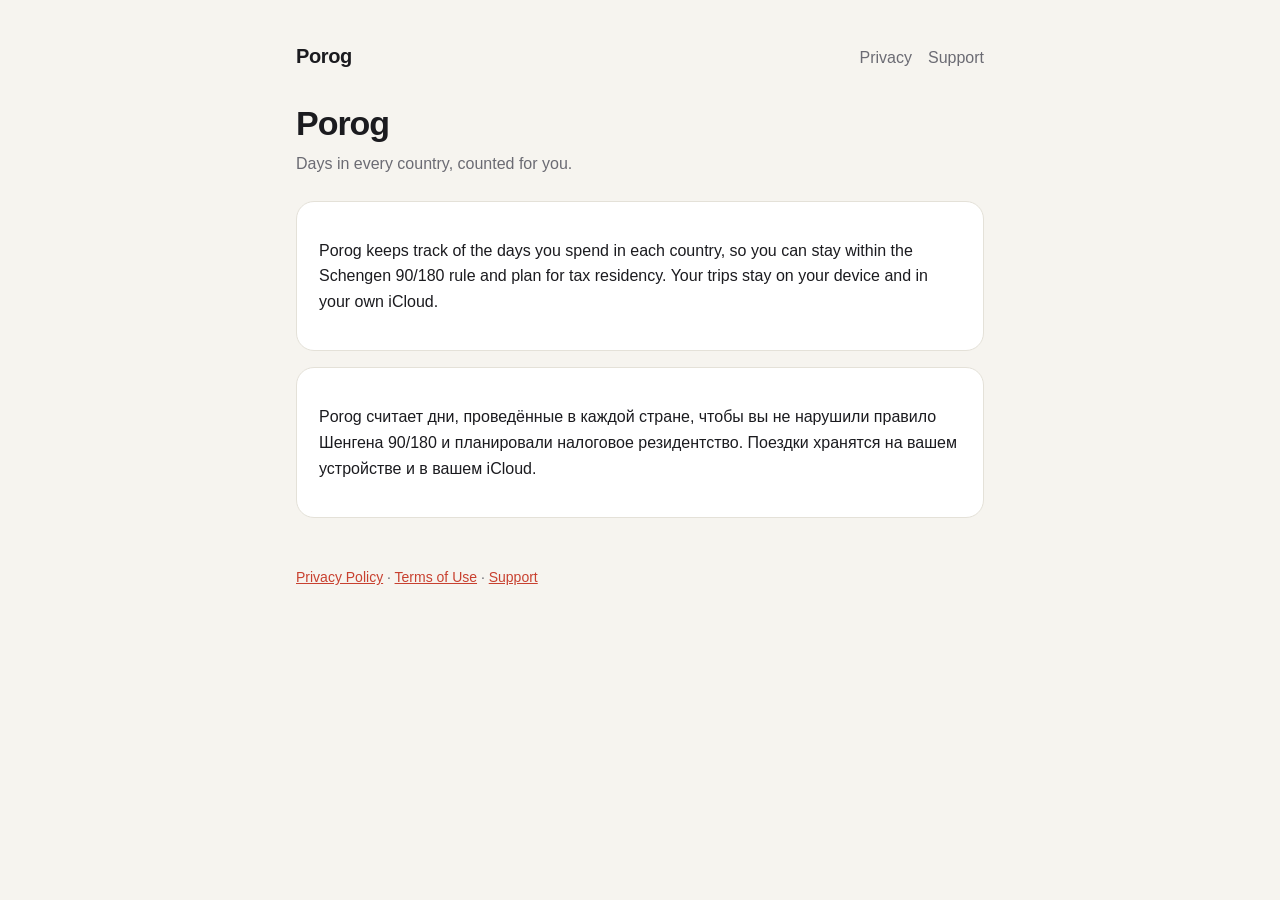
==== index.html @ 838e7b6a "Add Privacy" ====
<!doctype html>
<html lang="en">
<head>
  <meta charset="utf-8">
  <meta name="viewport" content="width=device-width, initial-scale=1">
  <title>Porog</title>
  <meta name="description" content="Porog counts the days you spend in each country: Schengen 90/180, tax residency and more.">
  <link rel="stylesheet" href="style.css">
</head>
<body>
<main>
  <header>
    <a class="brand" href="./">Porog</a>
    <nav><a href="privacy.html">Privacy</a><a href="support.html">Support</a></nav>
  </header>
  <h1>Porog</h1>
  <p class="meta">Days in every country, counted for you.</p>
  <div class="card">
    <p>Porog keeps track of the days you spend in each country, so you can stay within the Schengen 90/180 rule and plan for tax residency. Your trips stay on your device and in your own iCloud.</p>
  </div>
  <div class="card" lang="ru">
    <p>Porog считает дни, проведённые в каждой стране, чтобы вы не нарушили правило Шенгена 90/180 и планировали налоговое резидентство. Поездки хранятся на вашем устройстве и в вашем iCloud.</p>
  </div>
  <footer>
    <a href="privacy.html">Privacy Policy</a> ·
    <a href="https://www.apple.com/legal/internet-services/itunes/dev/stdeula/">Terms of Use</a> ·
    <a href="support.html">Support</a>
  </footer>
</main>
</body>
</html>
---- style.css ----
:root {
  --bg: #f6f4ef;
  --card: #ffffff;
  --ink: #1b1b1f;
  --muted: #6b6b73;
  --line: #e4e1d8;
  --accent: #c8402f;
}
@media (prefers-color-scheme: dark) {
  :root {
    --bg: #121215;
    --card: #1c1c21;
    --ink: #f1efea;
    --muted: #9d9ba3;
    --line: #2c2c33;
    --accent: #ff6b57;
  }
}
* { box-sizing: border-box; }
body {
  margin: 0;
  background: var(--bg);
  color: var(--ink);
  font: 16px/1.6 -apple-system, BlinkMacSystemFont, "Segoe UI", Roboto, sans-serif;
}
main { max-width: 720px; margin: 0 auto; padding: 40px 16px 64px; }
header { display: flex; justify-content: space-between; align-items: baseline; gap: 16px; flex-wrap: wrap; margin-bottom: 32px; }
.brand { font-weight: 700; font-size: 20px; letter-spacing: -0.02em; color: var(--ink); text-decoration: none; }
nav a { color: var(--muted); margin-left: 16px; text-decoration: none; }
nav a:hover, a { color: var(--accent); }
h1 { font-size: 34px; line-height: 1.15; letter-spacing: -0.03em; margin: 0 0 8px; }
h2 { font-size: 21px; margin: 36px 0 8px; letter-spacing: -0.01em; }
h3 { font-size: 17px; margin: 24px 0 4px; }
.meta { color: var(--muted); margin: 0 0 24px; }
.card { background: var(--card); border: 1px solid var(--line); border-radius: 18px; padding: 20px 22px; margin: 16px 0; }
.lang { display: inline-flex; gap: 8px; margin-bottom: 8px; }
.lang a { border: 1px solid var(--line); border-radius: 999px; padding: 4px 12px; text-decoration: none; color: var(--ink); }
table { width: 100%; border-collapse: collapse; font-size: 15px; }
th, td { text-align: left; vertical-align: top; padding: 8px 10px 8px 0; border-bottom: 1px solid var(--line); }
th { color: var(--muted); font-weight: 600; }
.table-wrap { overflow-x: auto; }
hr { border: 0; border-top: 1px solid var(--line); margin: 56px 0; }
footer { color: var(--muted); font-size: 14px; margin-top: 48px; }
ul { padding-left: 20px; }
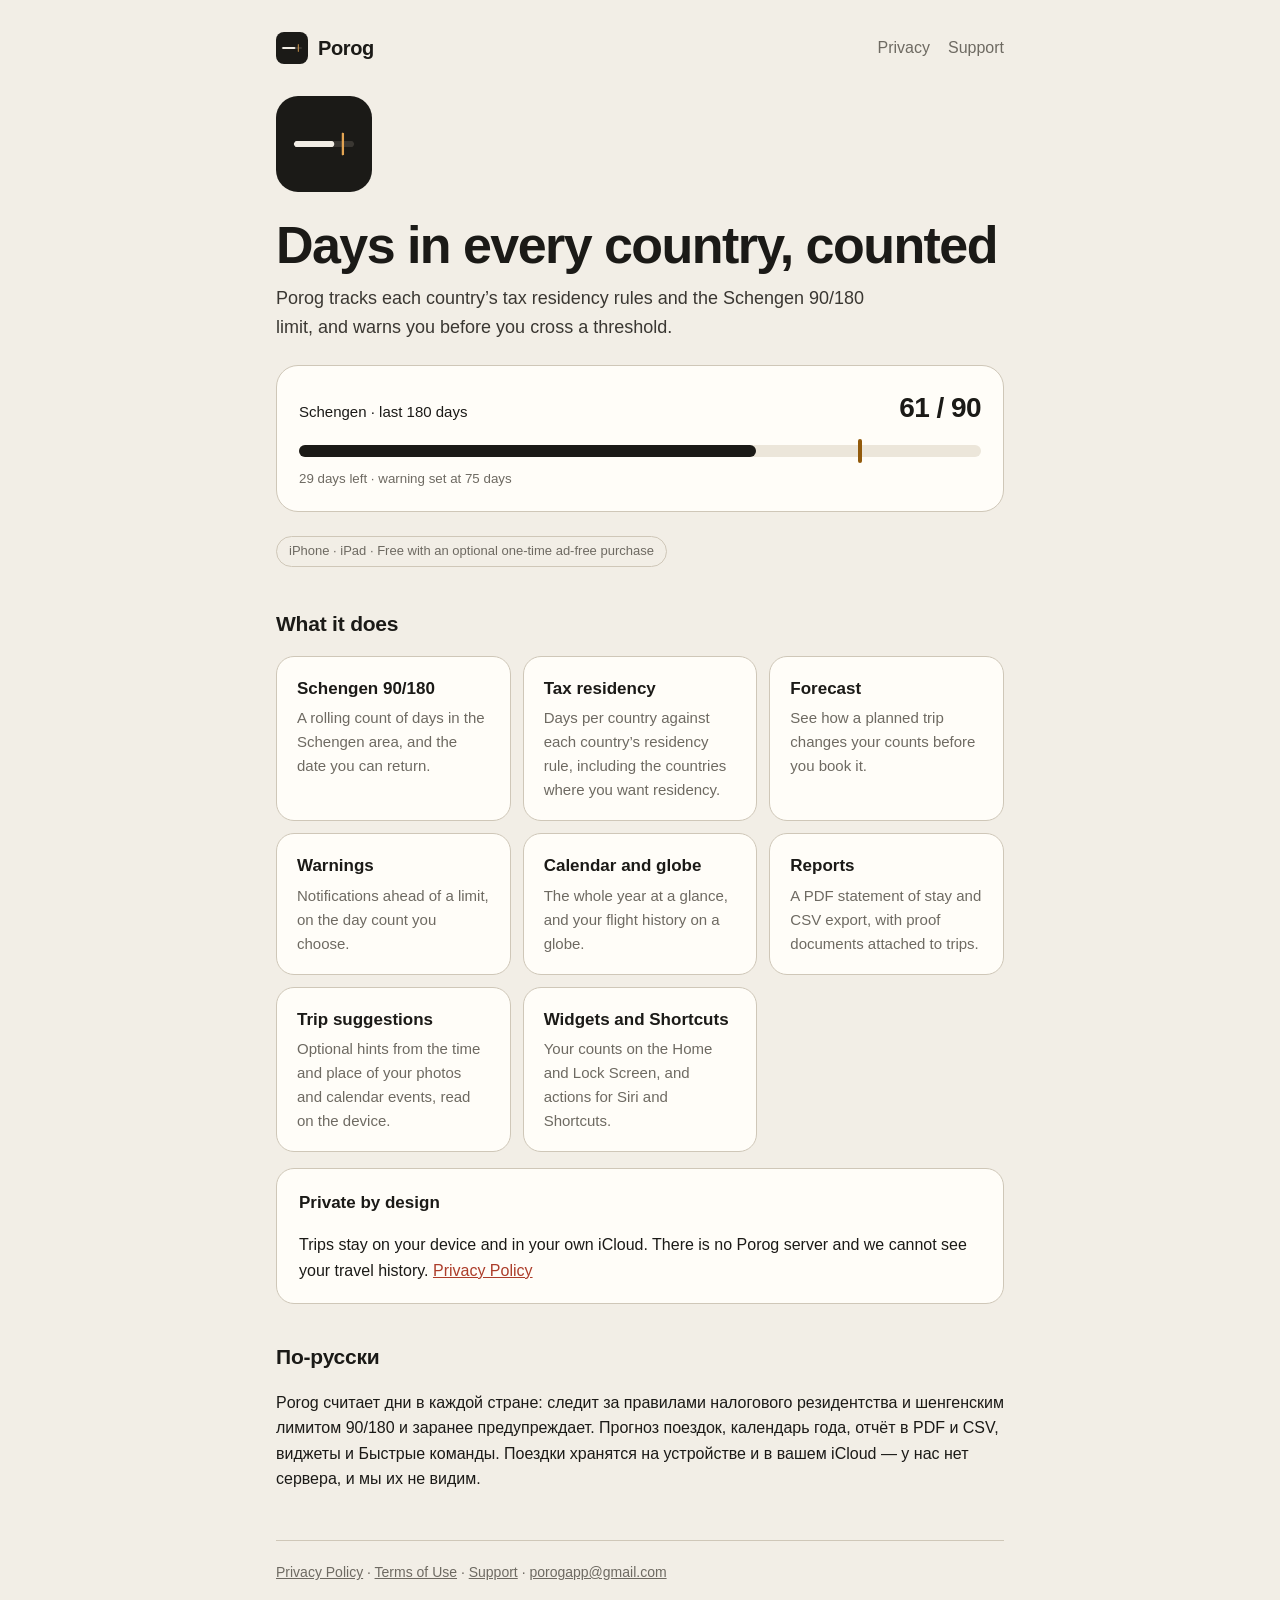
==== commit a00deefe: "Modern Pages" ====
--- a/index.html
+++ b/index.html
@@ -4,27 +4,72 @@
   <meta charset="utf-8">
   <meta name="viewport" content="width=device-width, initial-scale=1">
   <title>Porog</title>
-  <meta name="description" content="Porog counts the days you spend in each country: Schengen 90/180, tax residency and more.">
+  <meta name="description" content="Porog counts the days you spend in each country: Schengen 90/180, tax residency, forecasts and reports. Your trips stay on your device and in your iCloud.">
+  <link rel="canonical" href="https://porogapp.github.io/">
+  <link rel="icon" href="favicon.svg" type="image/svg+xml">
+  <link rel="icon" href="favicon-32.png" sizes="32x32" type="image/png">
+  <link rel="apple-touch-icon" href="apple-touch-icon.png">
+  <meta name="theme-color" content="#f2eee6" media="(prefers-color-scheme: light)">
+  <meta name="theme-color" content="#161512" media="(prefers-color-scheme: dark)">
+  <meta property="og:type" content="website">
+  <meta property="og:site_name" content="Porog">
+  <meta property="og:title" content="Porog — days in every country, counted">
+  <meta property="og:description" content="Schengen 90/180, tax residency, forecasts and reports. Your trips stay on your device and in your iCloud.">
+  <meta property="og:url" content="https://porogapp.github.io/">
+  <meta property="og:image" content="https://porogapp.github.io/og-image.png">
+  <meta property="og:image:width" content="1200">
+  <meta property="og:image:height" content="630">
+  <meta name="twitter:card" content="summary_large_image">
   <link rel="stylesheet" href="style.css">
 </head>
 <body>
 <main>
   <header>
-    <a class="brand" href="./">Porog</a>
+    <a class="brand" href="./"><img src="apple-touch-icon.png" alt="">Porog</a>
     <nav><a href="privacy.html">Privacy</a><a href="support.html">Support</a></nav>
   </header>
-  <h1>Porog</h1>
-  <p class="meta">Days in every country, counted for you.</p>
+
+  <section class="hero">
+    <img class="hero-icon" src="apple-touch-icon.png" alt="Porog app icon">
+    <div>
+      <h1>Days in every country, counted</h1>
+      <p>Porog tracks each country’s tax residency rules and the Schengen 90/180 limit, and warns you before you cross a threshold.</p>
+    </div>
+    <div class="meter" aria-label="Example: 61 of 90 days used in the Schengen area">
+      <div class="meter-head"><span>Schengen · last 180 days</span><b>61 / 90</b></div>
+      <div class="bar"><span></span><i></i></div>
+      <small>29 days left · warning set at 75 days</small>
+    </div>
+    <span class="pill">iPhone · iPad · Free with an optional one-time ad-free purchase</span>
+  </section>
+
+  <h2>What it does</h2>
+  <div class="features">
+    <div class="feature"><h3>Schengen 90/180</h3><p>A rolling count of days in the Schengen area, and the date you can return.</p></div>
+    <div class="feature"><h3>Tax residency</h3><p>Days per country against each country’s residency rule, including the countries where you want residency.</p></div>
+    <div class="feature"><h3>Forecast</h3><p>See how a planned trip changes your counts before you book it.</p></div>
+    <div class="feature"><h3>Warnings</h3><p>Notifications ahead of a limit, on the day count you choose.</p></div>
+    <div class="feature"><h3>Calendar and globe</h3><p>The whole year at a glance, and your flight history on a globe.</p></div>
+    <div class="feature"><h3>Reports</h3><p>A PDF statement of stay and CSV export, with proof documents attached to trips.</p></div>
+    <div class="feature"><h3>Trip suggestions</h3><p>Optional hints from the time and place of your photos and calendar events, read on the device.</p></div>
+    <div class="feature"><h3>Widgets and Shortcuts</h3><p>Your counts on the Home and Lock Screen, and actions for Siri and Shortcuts.</p></div>
+  </div>
+
   <div class="card">
-    <p>Porog keeps track of the days you spend in each country, so you can stay within the Schengen 90/180 rule and plan for tax residency. Your trips stay on your device and in your own iCloud.</p>
+    <h3 style="margin-top:0">Private by design</h3>
+    <p style="margin-bottom:0">Trips stay on your device and in your own iCloud. There is no Porog server and we cannot see your travel history. <a href="privacy.html">Privacy Policy</a></p>
   </div>
-  <div class="card" lang="ru">
-    <p>Porog считает дни, проведённые в каждой стране, чтобы вы не нарушили правило Шенгена 90/180 и планировали налоговое резидентство. Поездки хранятся на вашем устройстве и в вашем iCloud.</p>
-  </div>
+
+  <section lang="ru">
+    <h2>По-русски</h2>
+    <p>Porog считает дни в каждой стране: следит за правилами налогового резидентства и шенгенским лимитом 90/180 и заранее предупреждает. Прогноз поездок, календарь года, отчёт в PDF и CSV, виджеты и Быстрые команды. Поездки хранятся на устройстве и в вашем iCloud — у нас нет сервера, и мы их не видим.</p>
+  </section>
+
   <footer>
     <a href="privacy.html">Privacy Policy</a> ·
     <a href="https://www.apple.com/legal/internet-services/itunes/dev/stdeula/">Terms of Use</a> ·
-    <a href="support.html">Support</a>
+    <a href="support.html">Support</a> ·
+    <a href="mailto:porogapp@gmail.com">porogapp@gmail.com</a>
   </footer>
 </main>
 </body>
--- a/style.css
+++ b/style.css
@@ -1,33 +1,48 @@
+/* Colours follow the app's Palette (Porog/UI/DesignSystem/Theme.swift). */
 :root {
-  --bg: #f6f4ef;
-  --card: #ffffff;
-  --ink: #1b1b1f;
-  --muted: #6b6b73;
-  --line: #e4e1d8;
-  --accent: #c8402f;
+  --bg: #f2eee6;
+  --card: #fffdf8;
+  --ink: #1b1a17;
+  --ink2: #3a3732;
+  --muted: #6e6a62;
+  --line: #cfc7b8;
+  --track: #ece6da;
+  --accent: #ac3d2a;
+  --amber: #925a0b;
+  --night: #1b1a17;
+  --paper: #f2eee6;
 }
 @media (prefers-color-scheme: dark) {
   :root {
-    --bg: #121215;
-    --card: #1c1c21;
-    --ink: #f1efea;
-    --muted: #9d9ba3;
-    --line: #2c2c33;
-    --accent: #ff6b57;
+    --bg: #161512;
+    --card: #24221e;
+    --ink: #f2eee6;
+    --ink2: #d3cec4;
+    --muted: #a39e94;
+    --line: #4a463f;
+    --track: #33302a;
+    --accent: #e8806c;
+    --amber: #e3a452;
   }
 }
 * { box-sizing: border-box; }
+html { color-scheme: light dark; }
 body {
   margin: 0;
   background: var(--bg);
   color: var(--ink);
   font: 16px/1.6 -apple-system, BlinkMacSystemFont, "Segoe UI", Roboto, sans-serif;
+  -webkit-text-size-adjust: 100%;
 }
-main { max-width: 720px; margin: 0 auto; padding: 40px 16px 64px; }
-header { display: flex; justify-content: space-between; align-items: baseline; gap: 16px; flex-wrap: wrap; margin-bottom: 32px; }
-.brand { font-weight: 700; font-size: 20px; letter-spacing: -0.02em; color: var(--ink); text-decoration: none; }
-nav a { color: var(--muted); margin-left: 16px; text-decoration: none; }
-nav a:hover, a { color: var(--accent); }
+main { max-width: 760px; margin: 0 auto; padding: 32px 16px 64px; }
+header { display: flex; justify-content: space-between; align-items: center; gap: 16px; flex-wrap: wrap; margin-bottom: 32px; }
+.brand { display: inline-flex; align-items: center; gap: 10px; font-weight: 700; font-size: 20px; letter-spacing: -0.02em; color: var(--ink); text-decoration: none; }
+.brand img { width: 32px; height: 32px; border-radius: 8px; }
+nav { display: flex; gap: 18px; }
+nav a { color: var(--muted); text-decoration: none; }
+nav a:hover { color: var(--ink); }
+a { color: var(--accent); }
+a:focus-visible { outline: 2px solid var(--accent); outline-offset: 2px; border-radius: 4px; }
 h1 { font-size: 34px; line-height: 1.15; letter-spacing: -0.03em; margin: 0 0 8px; }
 h2 { font-size: 21px; margin: 36px 0 8px; letter-spacing: -0.01em; }
 h3 { font-size: 17px; margin: 24px 0 4px; }
@@ -40,5 +55,25 @@
 th { color: var(--muted); font-weight: 600; }
 .table-wrap { overflow-x: auto; }
 hr { border: 0; border-top: 1px solid var(--line); margin: 56px 0; }
-footer { color: var(--muted); font-size: 14px; margin-top: 48px; }
+footer { color: var(--muted); font-size: 14px; margin-top: 48px; padding-top: 20px; border-top: 1px solid var(--line); }
+footer a { color: var(--muted); }
 ul { padding-left: 20px; }
+
+/* Landing */
+.hero { display: grid; gap: 24px; align-items: center; margin: 8px 0 40px; }
+.hero h1 { font-size: clamp(36px, 8vw, 52px); }
+.hero p { font-size: 18px; color: var(--ink2); margin: 0; max-width: 34em; }
+.hero-icon { width: 96px; height: 96px; border-radius: 22px; }
+.meter { background: var(--card); border: 1px solid var(--line); border-radius: 22px; padding: 20px 22px; }
+.meter-head { display: flex; justify-content: space-between; align-items: baseline; gap: 12px; font-size: 15px; }
+.meter-head b { font-size: 28px; letter-spacing: -0.02em; font-variant-numeric: tabular-nums; }
+.bar { position: relative; height: 12px; background: var(--track); border-radius: 999px; margin: 14px 0 8px; }
+.bar span { position: absolute; inset: 0 auto 0 0; width: 67%; background: var(--ink); border-radius: 999px; }
+.bar i { position: absolute; left: 82%; top: -6px; width: 4px; height: 24px; background: var(--amber); border-radius: 2px; }
+.meter small { color: var(--muted); }
+.features { display: grid; grid-template-columns: repeat(auto-fit, minmax(220px, 1fr)); gap: 12px; margin: 16px 0; }
+.feature { background: var(--card); border: 1px solid var(--line); border-radius: 18px; padding: 18px 20px; }
+.feature h3 { margin: 0 0 4px; }
+.feature p { margin: 0; color: var(--muted); font-size: 15px; }
+.pill { justify-self: start; display: inline-block; font-size: 13px; color: var(--muted); border: 1px solid var(--line); border-radius: 999px; padding: 4px 12px; }
+.center { text-align: center; padding: 56px 0; }
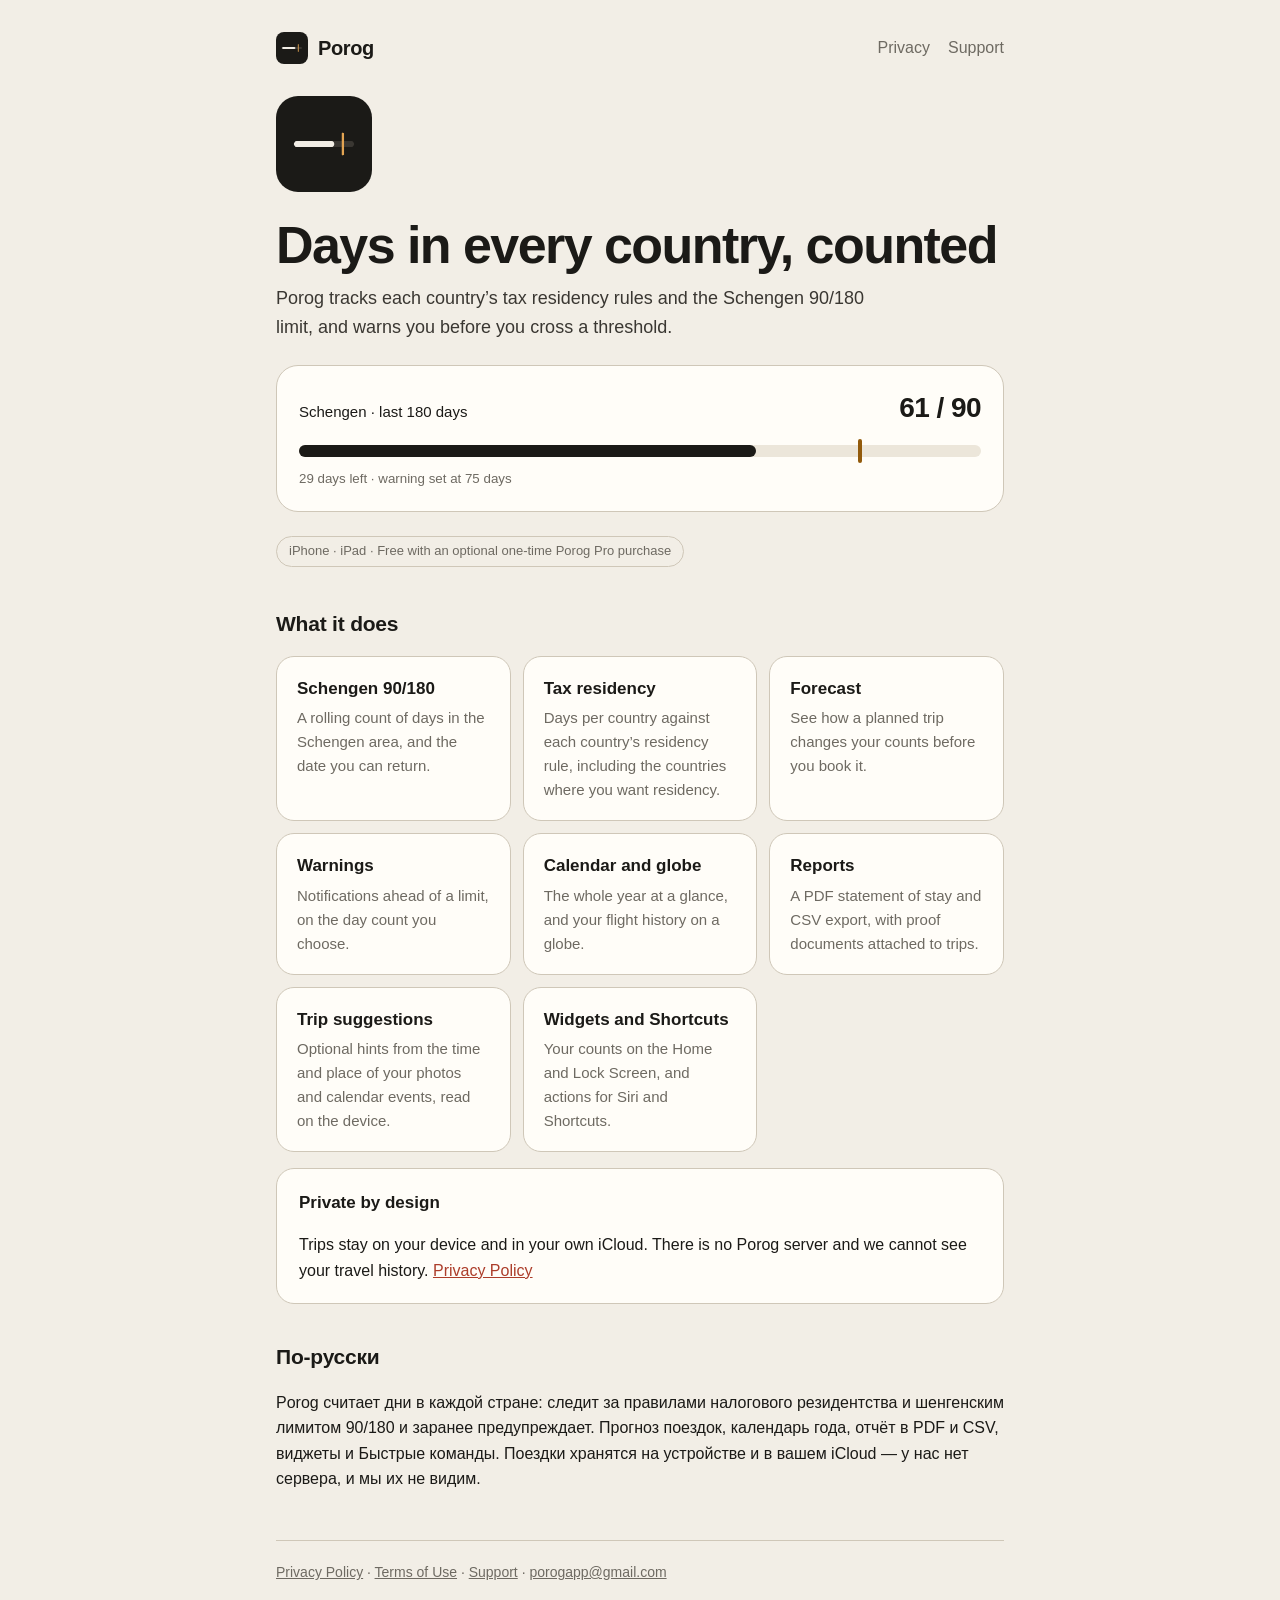
==== commit e5b07cae: "Update" ====
--- a/index.html
+++ b/index.html
@@ -20,7 +20,7 @@
   <meta property="og:image:width" content="1200">
   <meta property="og:image:height" content="630">
   <meta name="twitter:card" content="summary_large_image">
-  <link rel="stylesheet" href="style.css">
+  <link rel="stylesheet" href="style.css?v=2">
 </head>
 <body>
 <main>
@@ -40,7 +40,7 @@
       <div class="bar"><span></span><i></i></div>
       <small>29 days left · warning set at 75 days</small>
     </div>
-    <span class="pill">iPhone · iPad · Free with an optional one-time ad-free purchase</span>
+    <span class="pill">iPhone · iPad · Free with an optional one-time Porog Pro purchase</span>
   </section>
 
   <h2>What it does</h2>
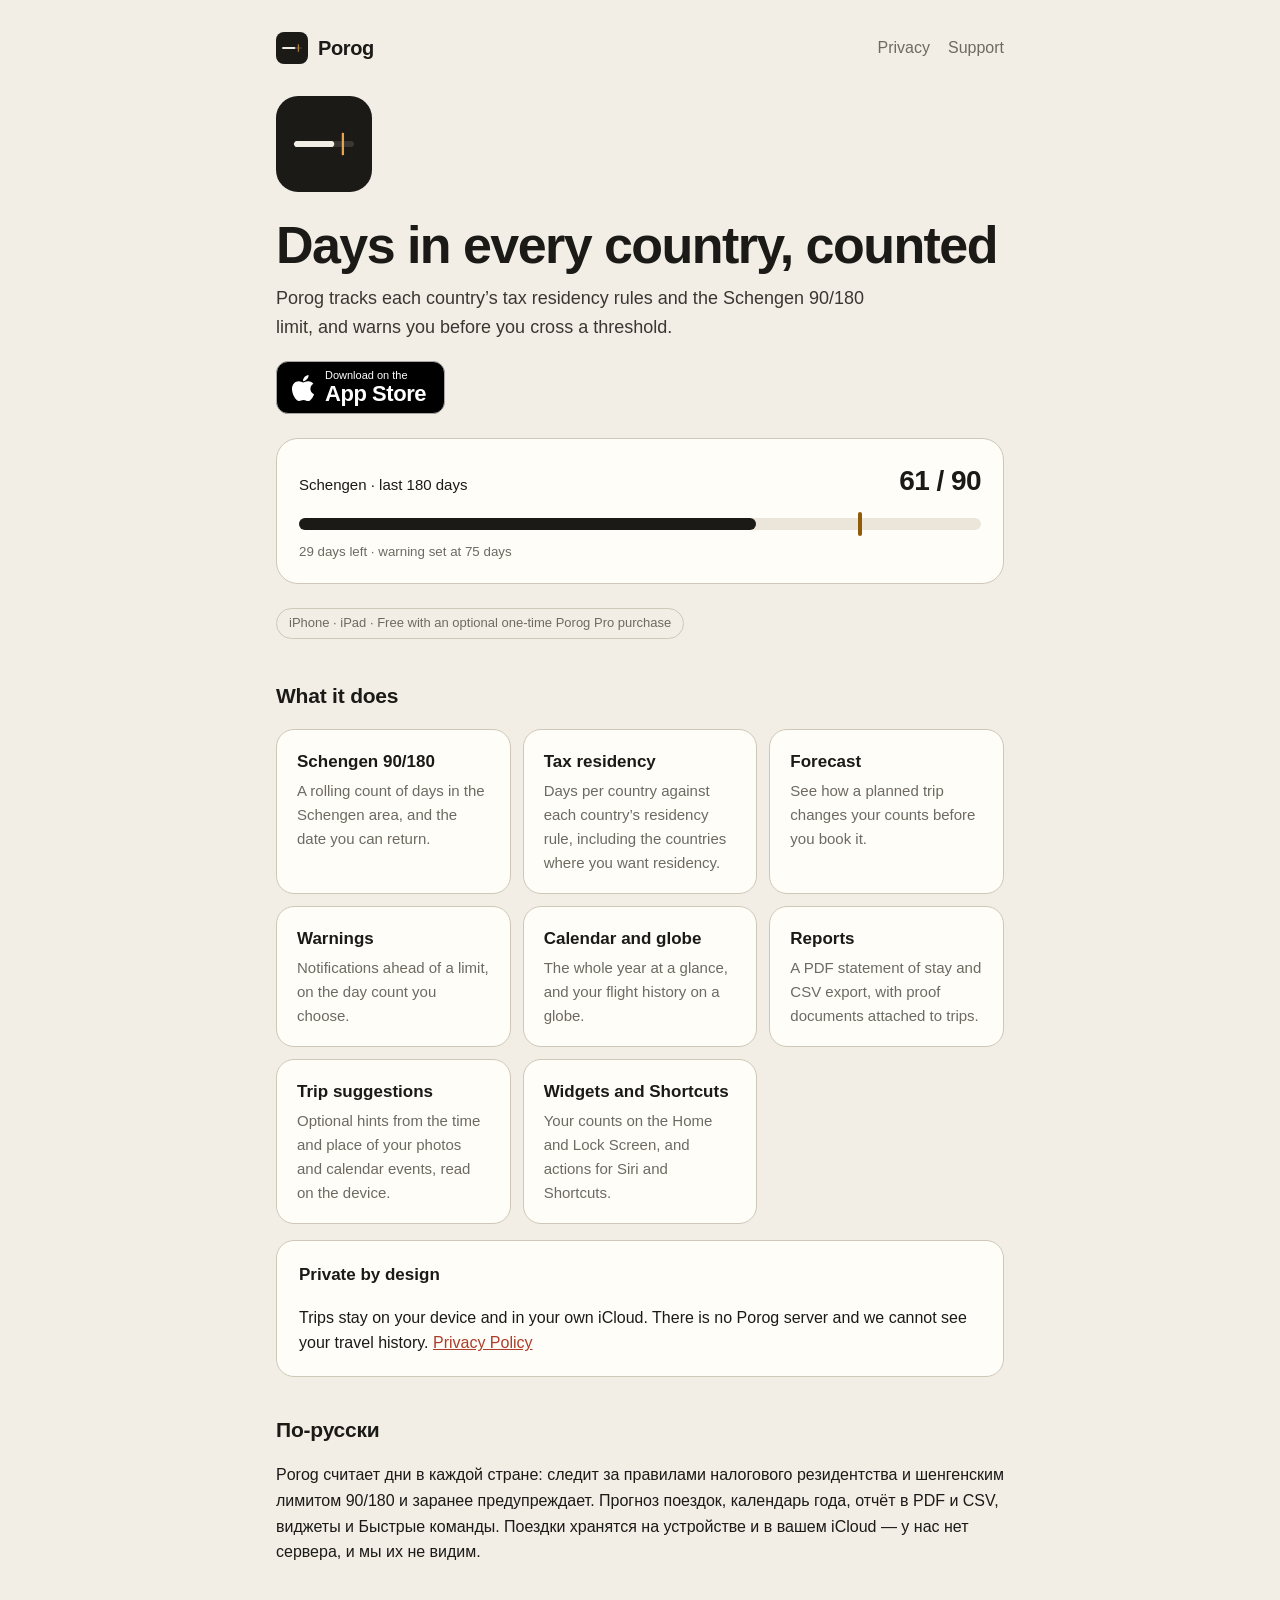
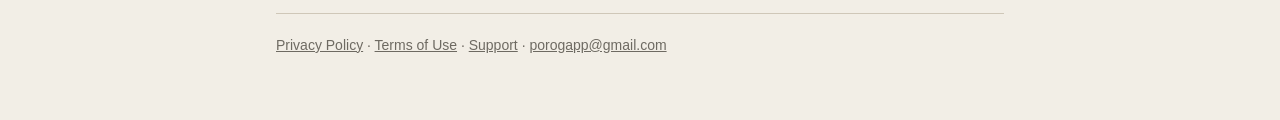
==== commit eb7544c9: "feat: add App Store download button and Smart App Banner Co-Authored-By: Claude Opus 5.5 <noreply@an" ====
--- a/index.html
+++ b/index.html
@@ -20,7 +20,9 @@
   <meta property="og:image:width" content="1200">
   <meta property="og:image:height" content="630">
   <meta name="twitter:card" content="summary_large_image">
-  <link rel="stylesheet" href="style.css?v=2">
+  <meta name="yandex-verification" content="e7eddeaafa1e5b44" />
+  <meta name="apple-itunes-app" content="app-id=6835334173">
+  <link rel="stylesheet" href="style.css?v=3">
 </head>
 <body>
 <main>
@@ -34,6 +36,10 @@
     <div>
       <h1>Days in every country, counted</h1>
       <p>Porog tracks each country’s tax residency rules and the Schengen 90/180 limit, and warns you before you cross a threshold.</p>
+      <a class="store" href="https://apps.apple.com/us/app/porog-days-in-country-tracker/id6835334173" aria-label="Download Porog on the App Store">
+        <svg viewBox="0 0 384 512" width="24" height="30" aria-hidden="true"><path fill="currentColor" d="M318.7 268.7c-.2-36.7 16.4-64.4 50-84.8-18.8-26.9-47.2-41.7-84.7-44.6-35.5-2.8-74.3 20.7-88.5 20.7-15 0-49.4-19.7-76.4-19.7C63.3 141.2 4 184.8 4 273.5q0 39.3 14.4 81.2c12.8 36.7 59 126.7 107.2 125.2 25.2-.6 43-17.9 75.8-17.9 31.8 0 48.3 17.9 76.4 17.9 48.6-.7 90.4-82.5 102.6-119.3-65.2-30.7-61.7-90-61.7-91.9zm-56.6-164.2c27.3-32.4 24.8-61.9 24-72.5-24.1 1.4-52 16.4-67.9 34.9-17.5 19.8-27.8 44.3-25.6 71.9 26.1 2 49.9-11.4 69.5-34.3z"/></svg>
+        <span><small>Download on the</small>App Store</span>
+      </a>
     </div>
     <div class="meter" aria-label="Example: 61 of 90 days used in the Schengen area">
       <div class="meter-head"><span>Schengen · last 180 days</span><b>61 / 90</b></div>
--- a/style.css
+++ b/style.css
@@ -63,6 +63,11 @@
 .hero { display: grid; gap: 24px; align-items: center; margin: 8px 0 40px; }
 .hero h1 { font-size: clamp(36px, 8vw, 52px); }
 .hero p { font-size: 18px; color: var(--ink2); margin: 0; max-width: 34em; }
+.store { display: inline-flex; align-items: center; gap: 10px; margin-top: 20px; padding: 8px 18px 8px 14px; min-height: 52px; background: #000; color: #fff; border: 1px solid #a6a6a6; border-radius: 12px; text-decoration: none; transition: opacity .15s; }
+.store:hover { opacity: .85; }
+.store svg { width: 24px; height: 30px; flex: none; }
+.store span { display: flex; flex-direction: column; font-size: 22px; font-weight: 600; line-height: 1.05; letter-spacing: -0.02em; }
+.store small { font-size: 11px; font-weight: 500; letter-spacing: 0; }
 .hero-icon { width: 96px; height: 96px; border-radius: 22px; }
 .meter { background: var(--card); border: 1px solid var(--line); border-radius: 22px; padding: 20px 22px; }
 .meter-head { display: flex; justify-content: space-between; align-items: baseline; gap: 12px; font-size: 15px; }
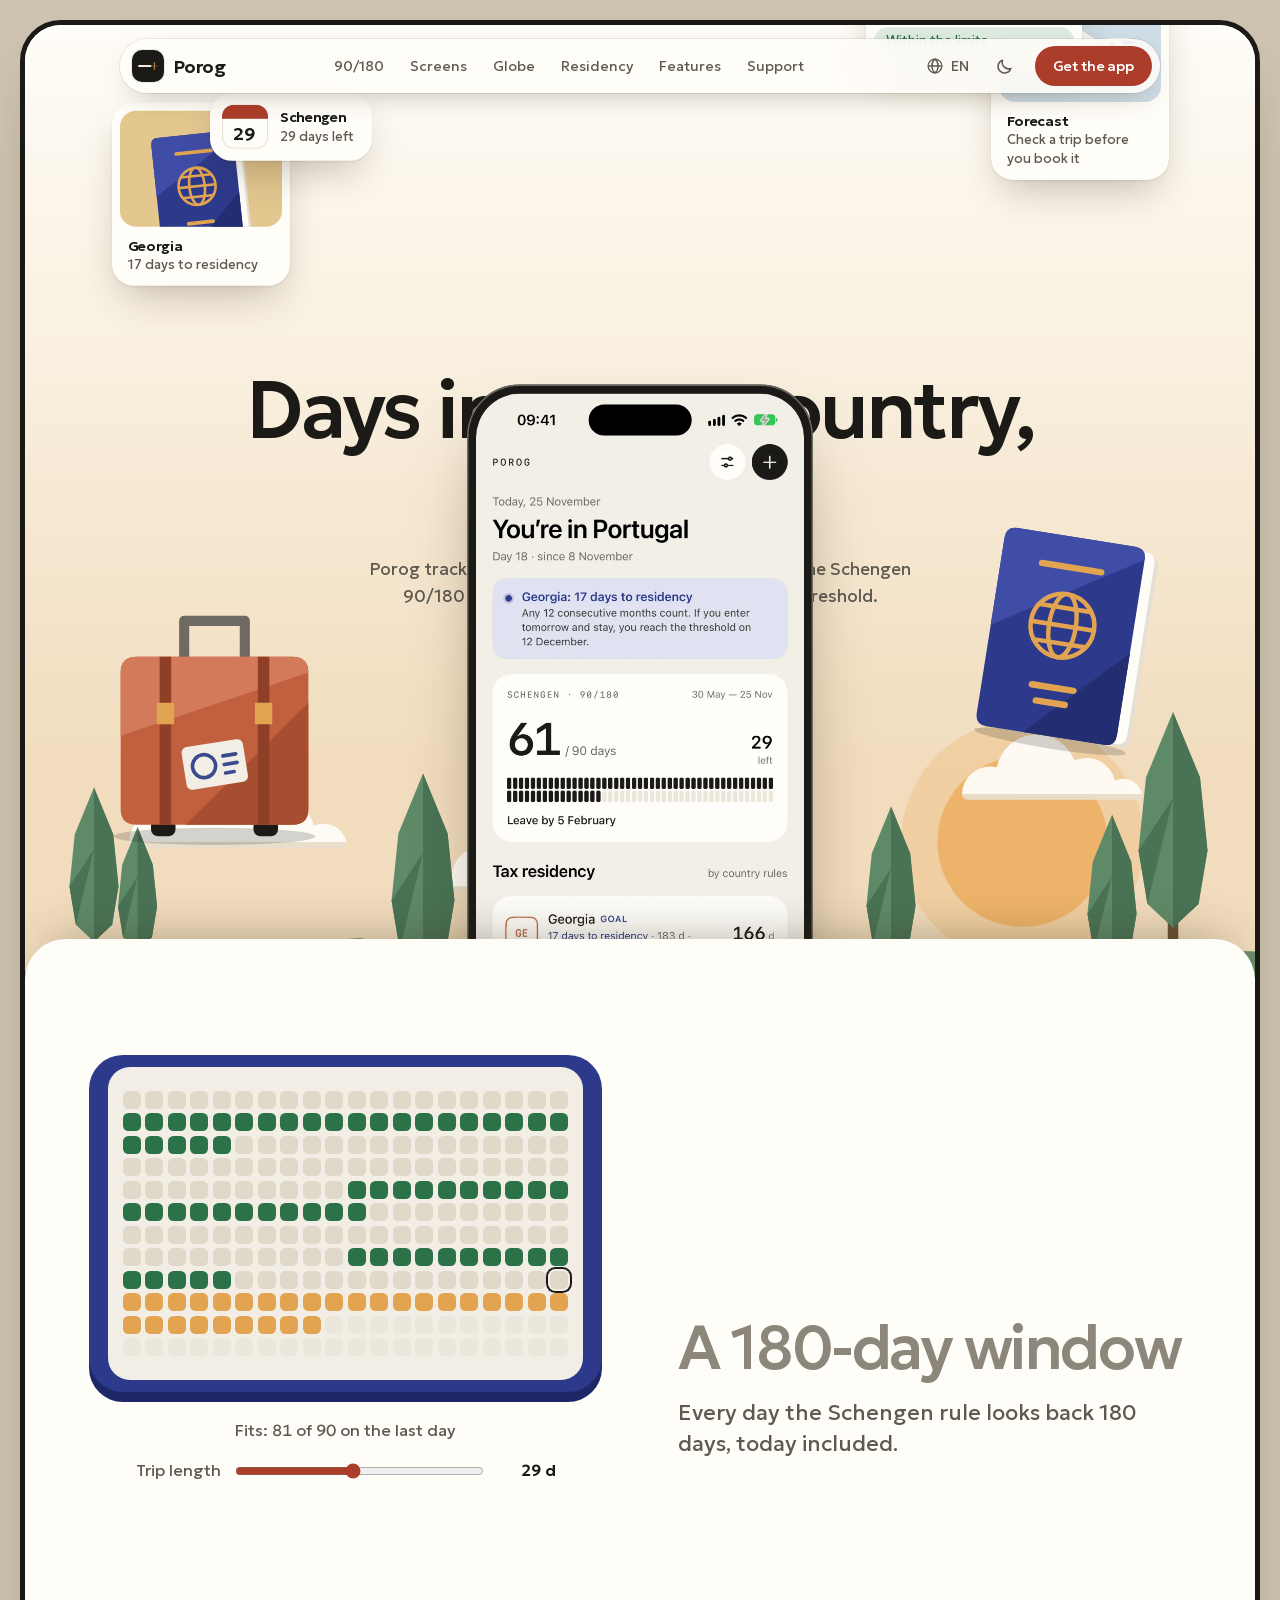
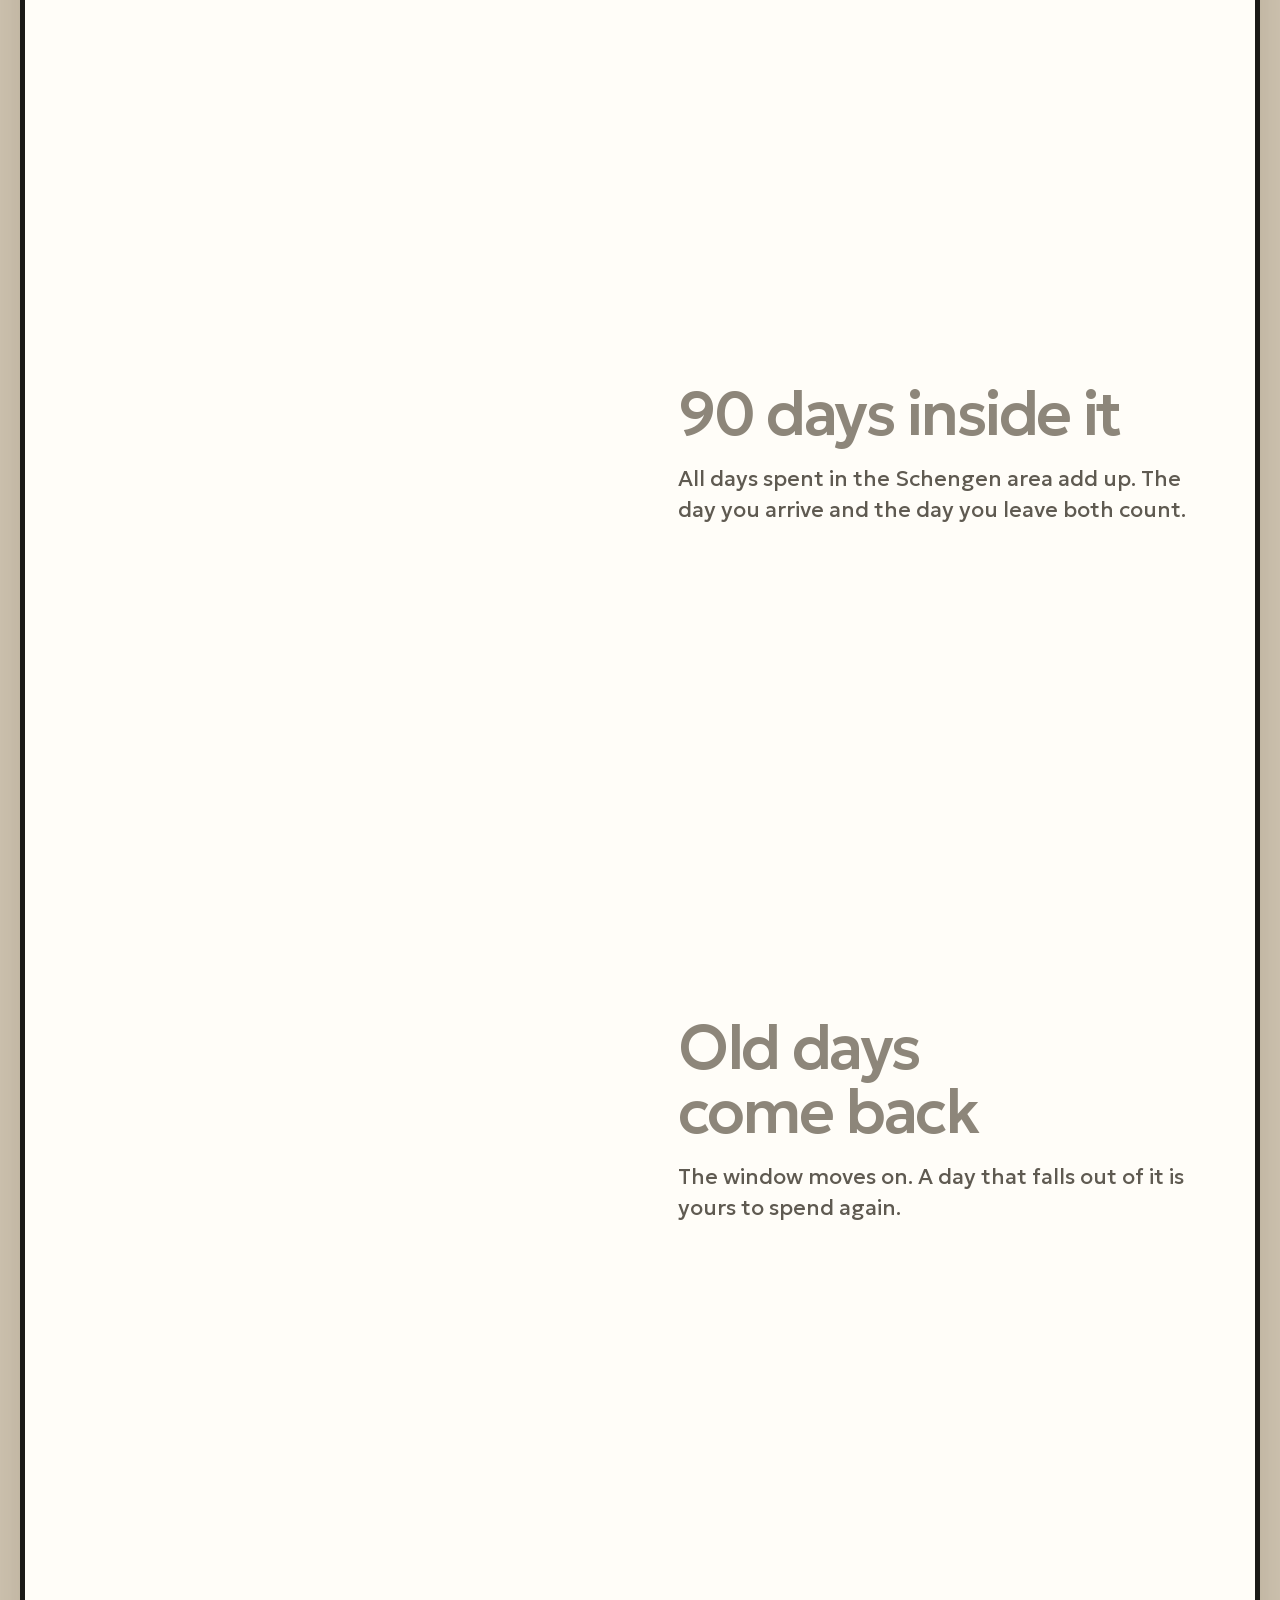
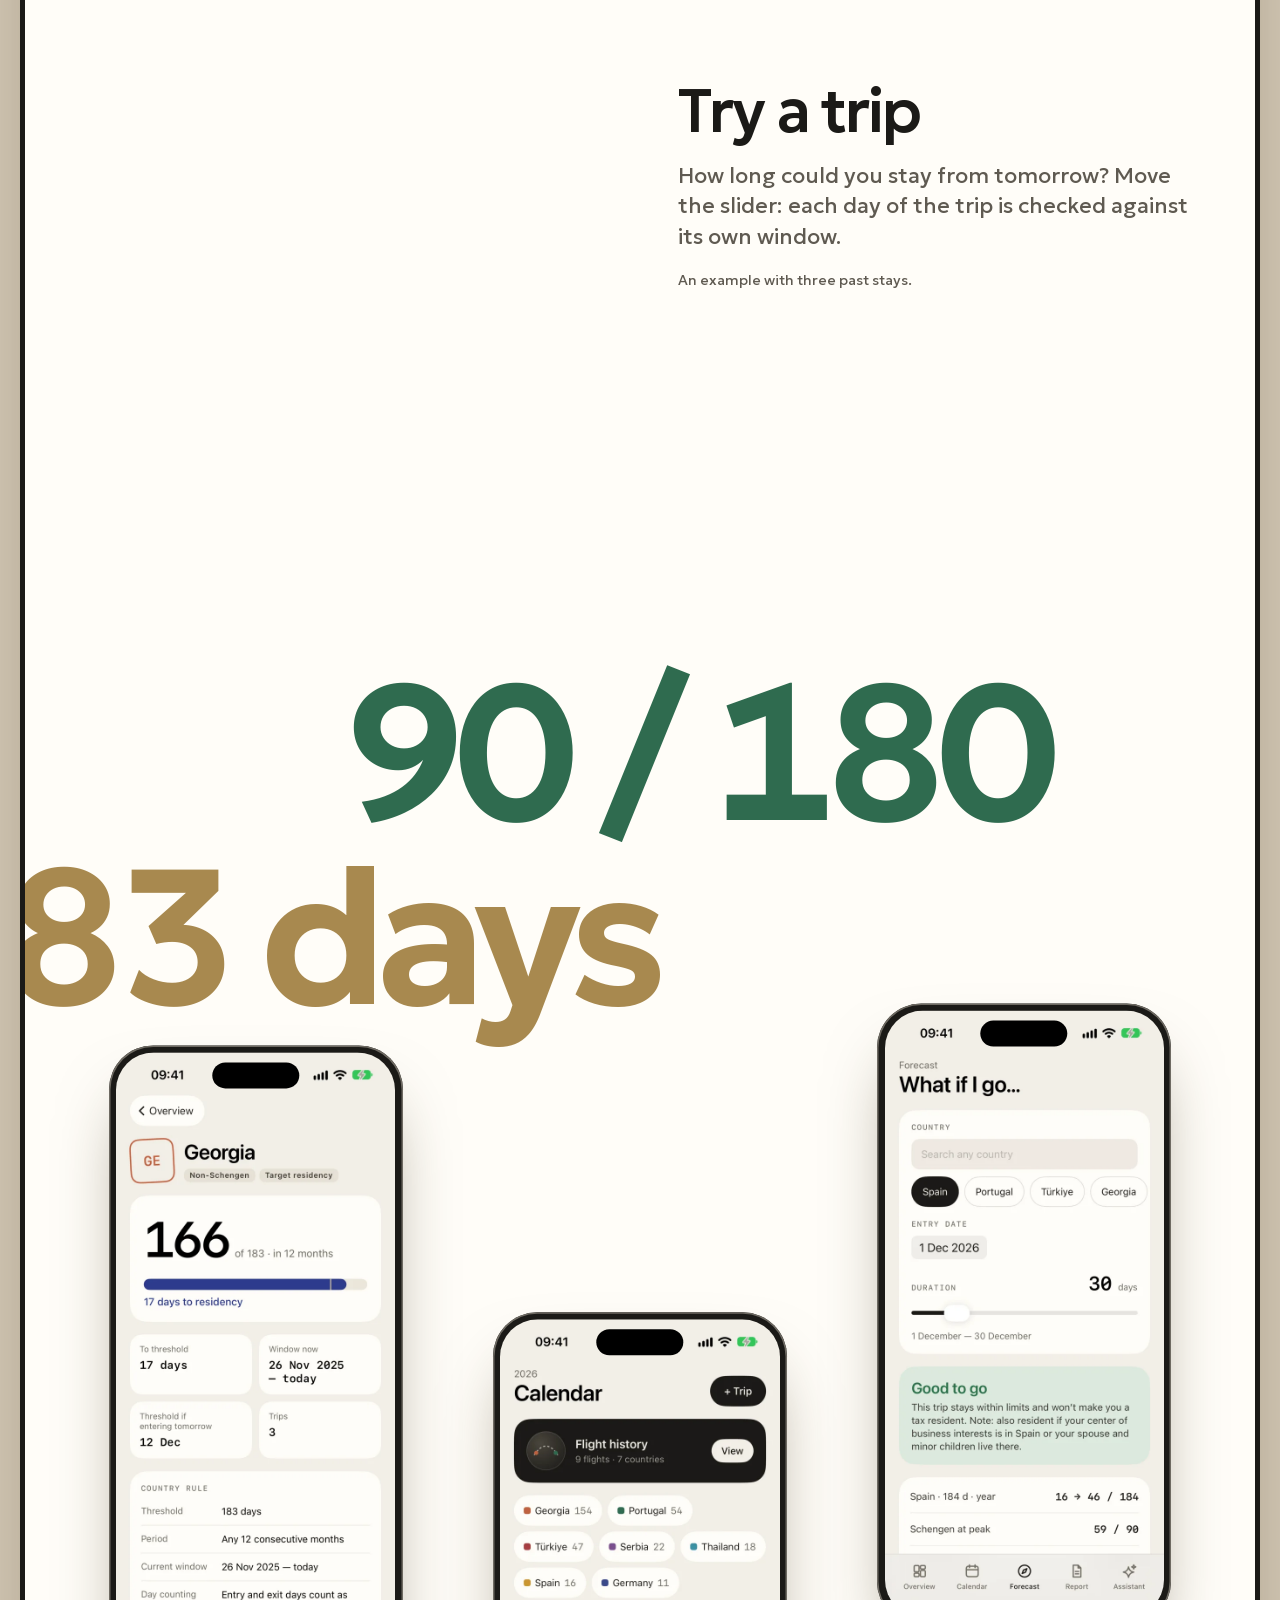
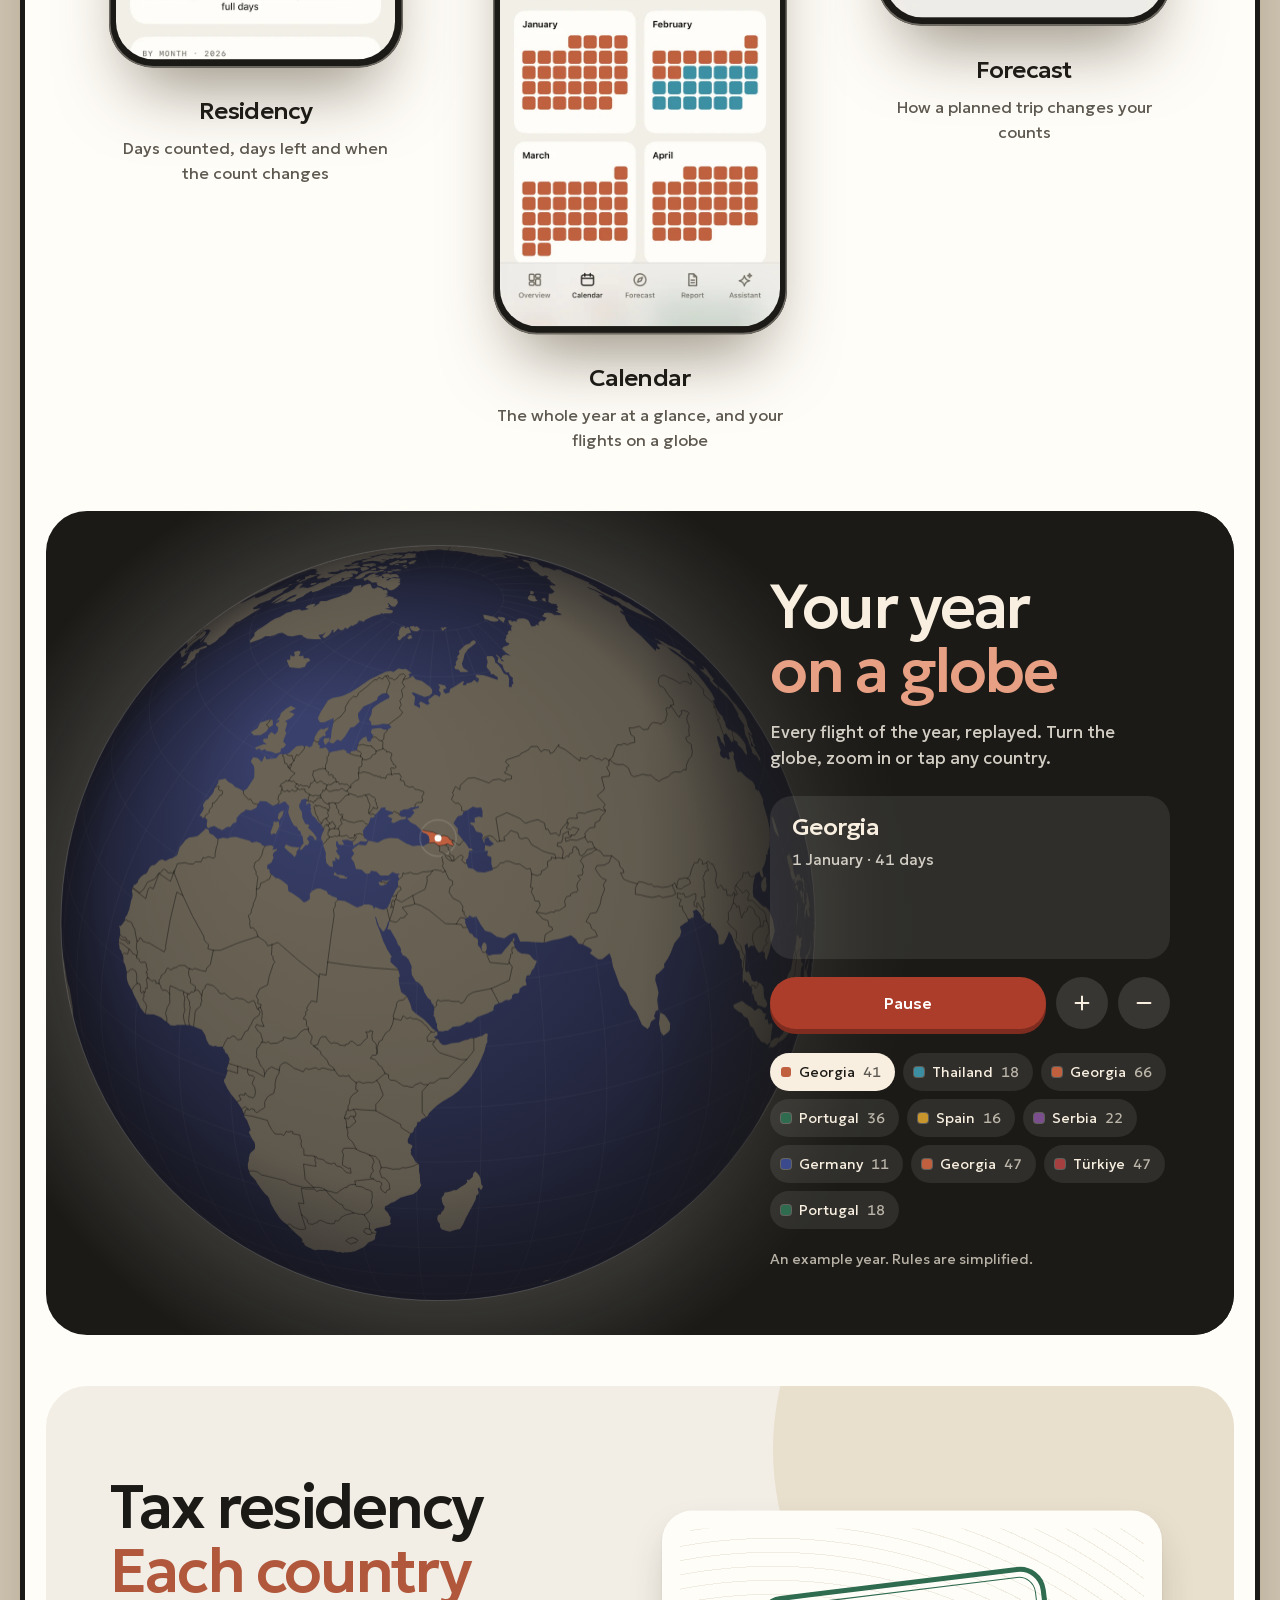
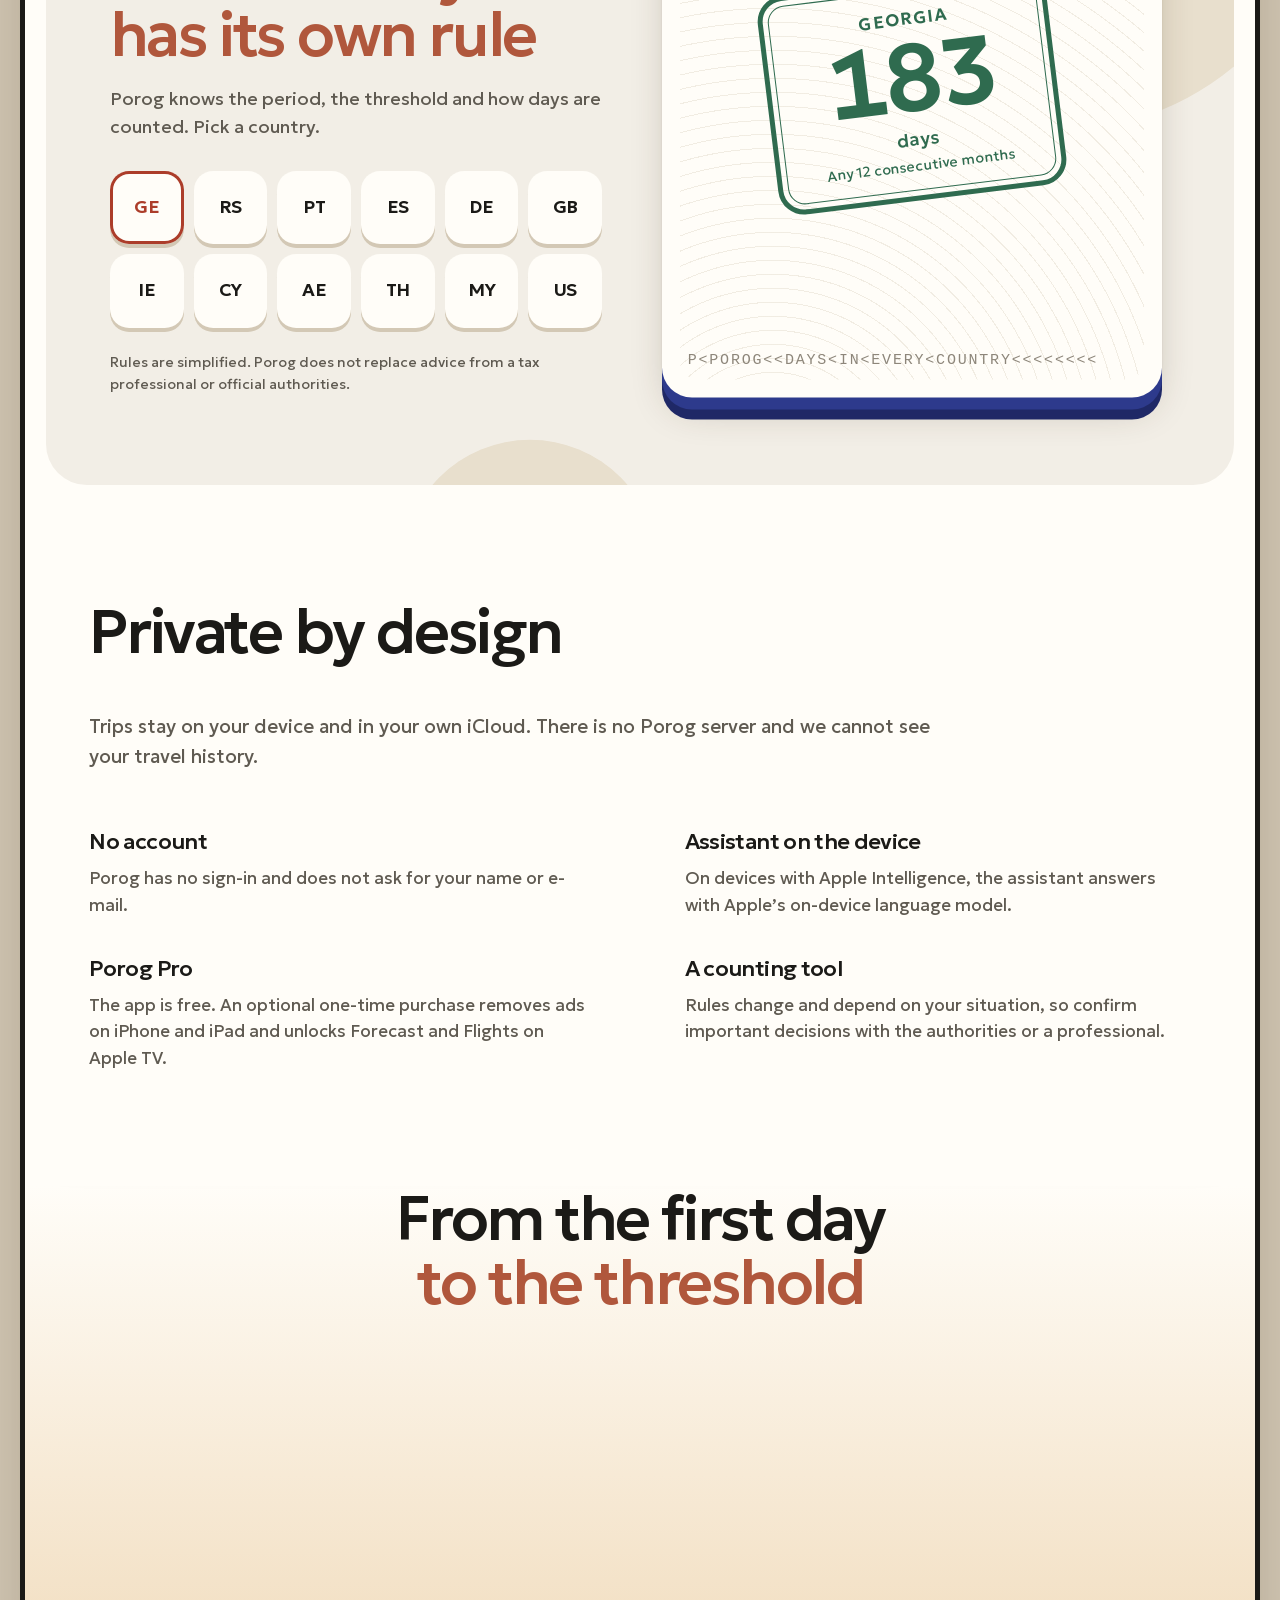
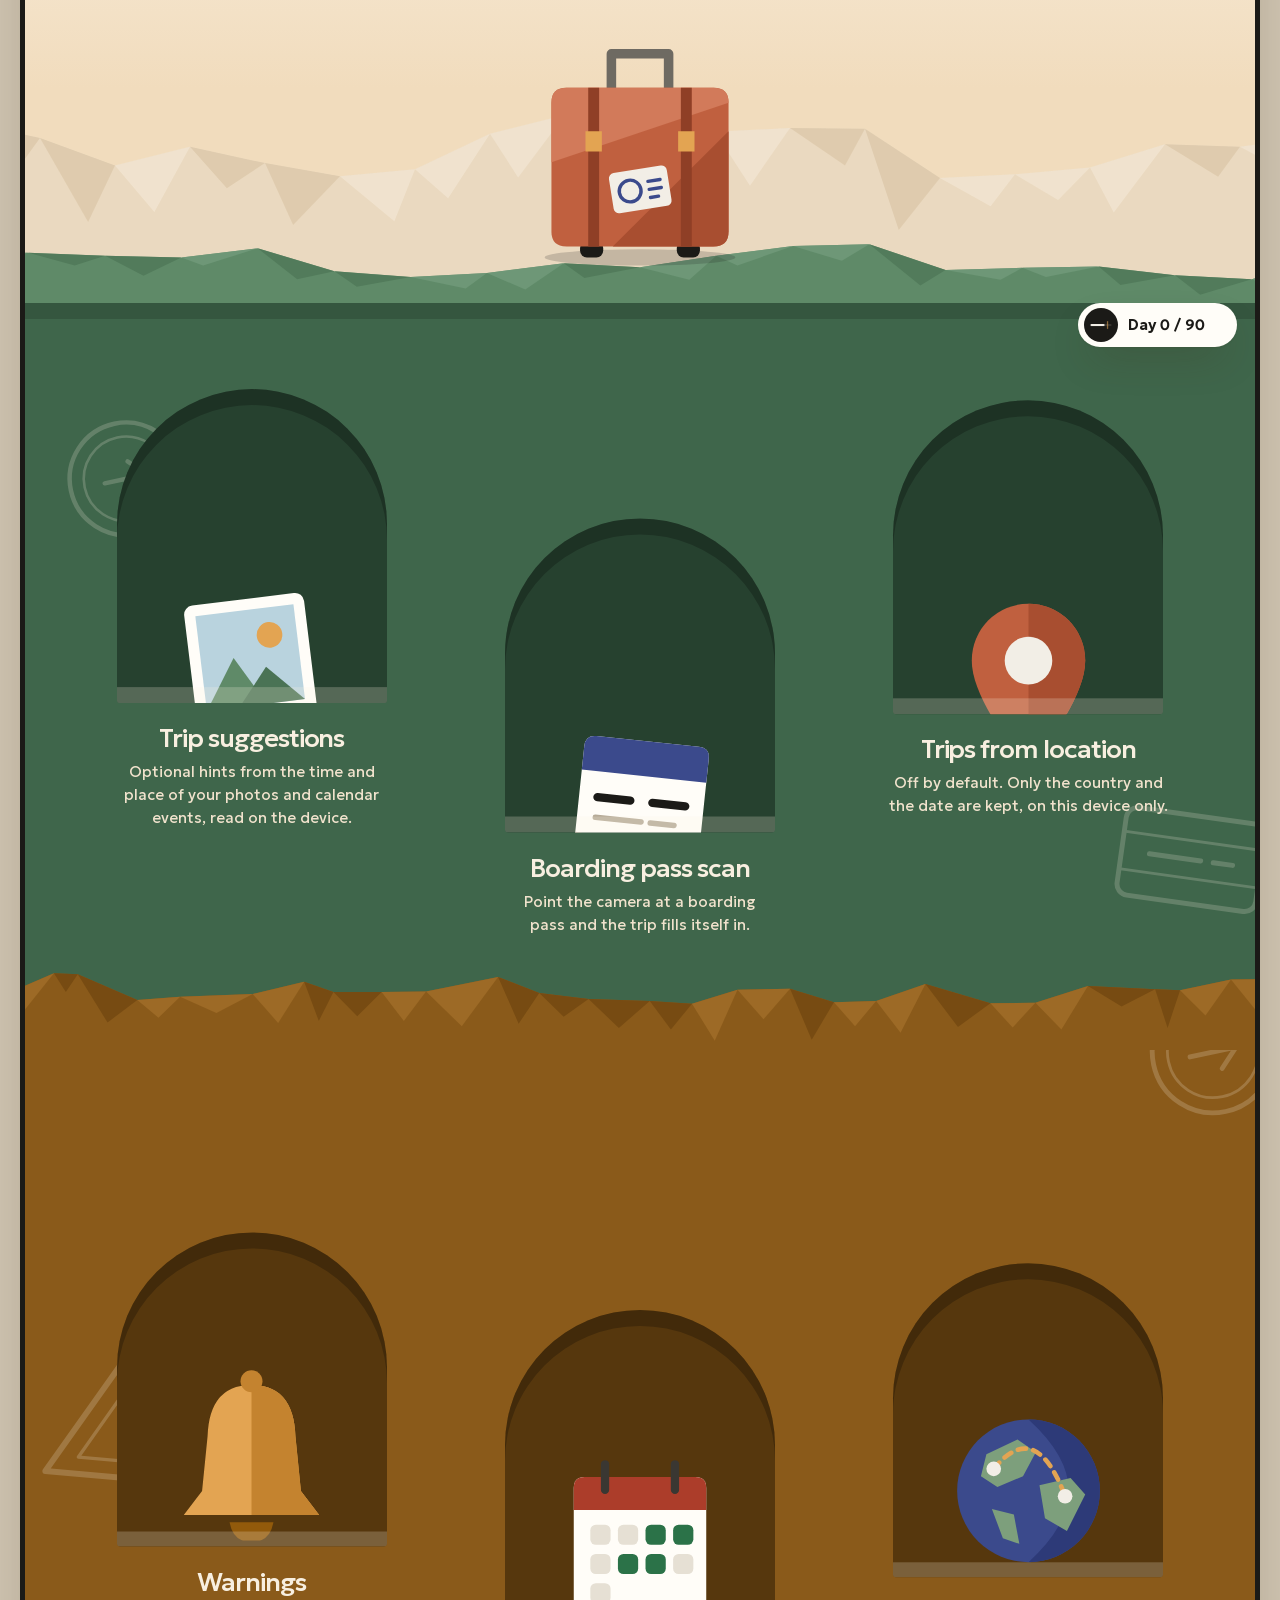
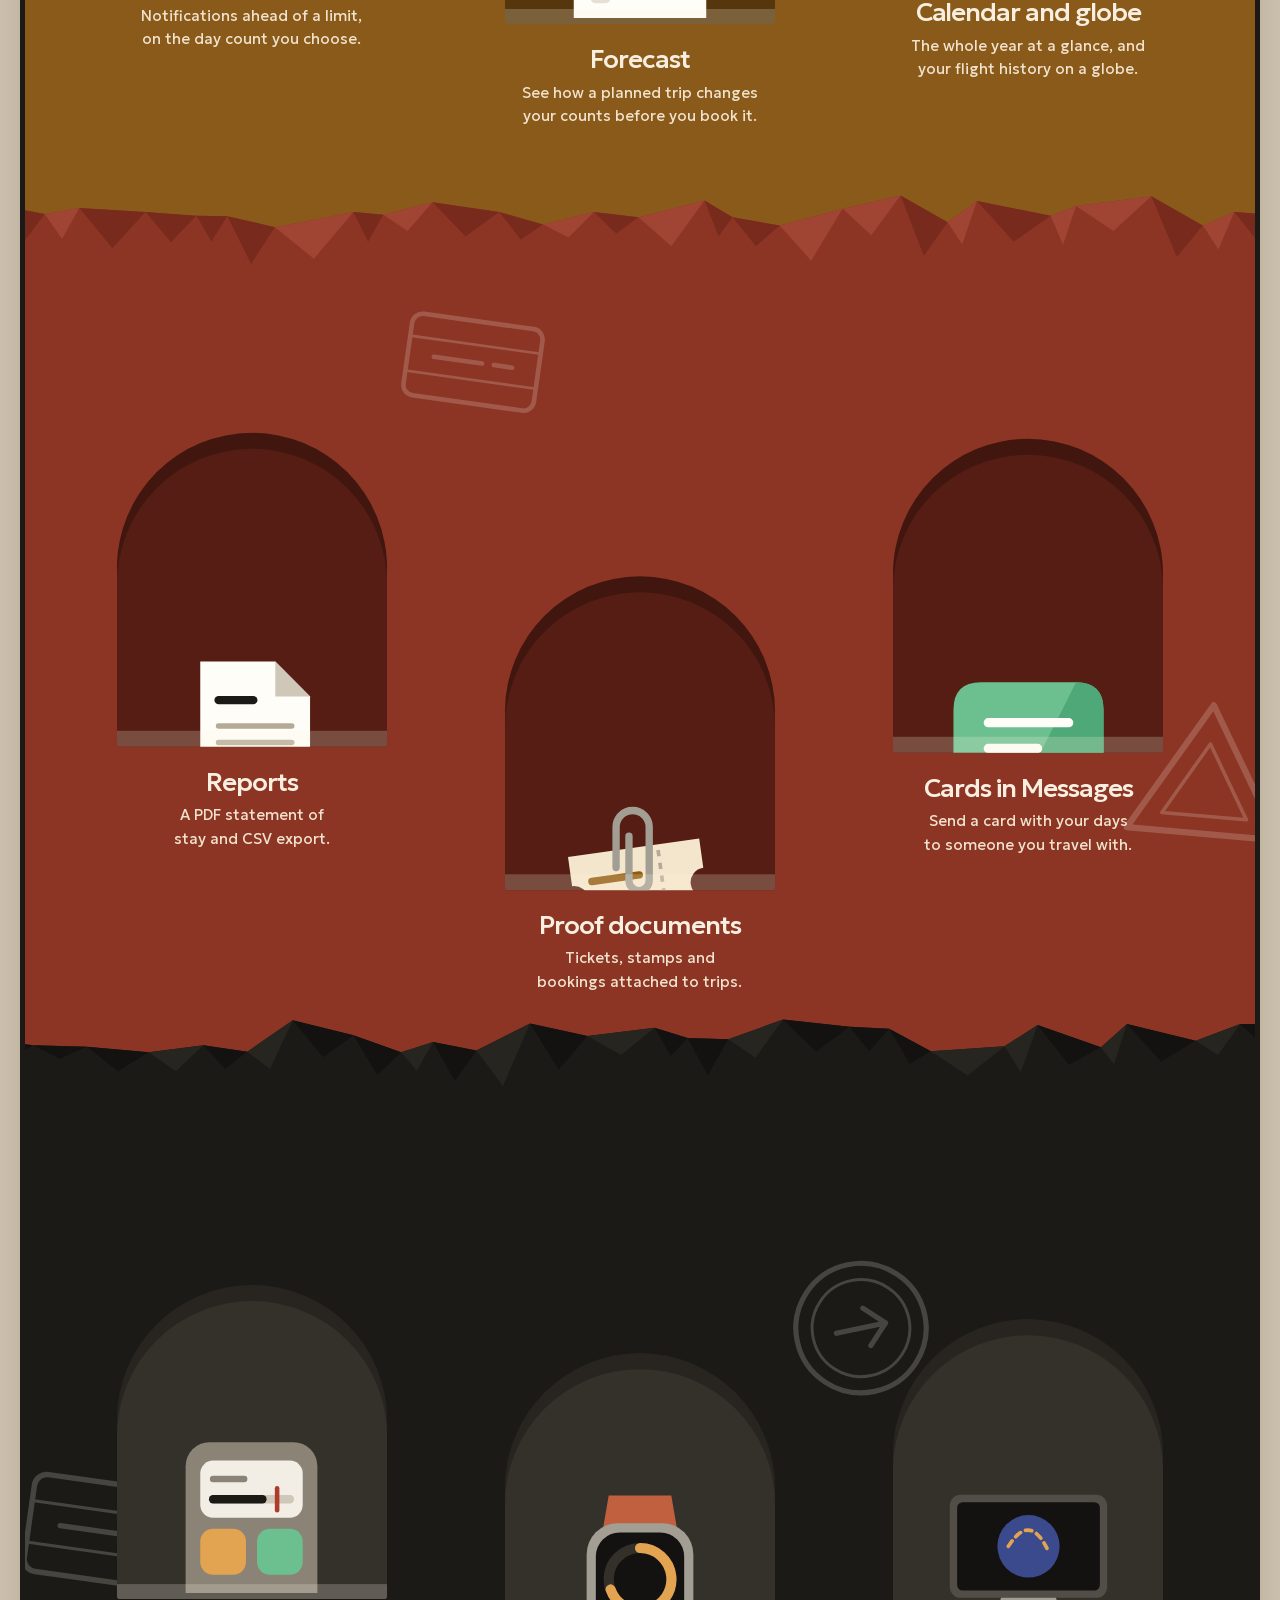
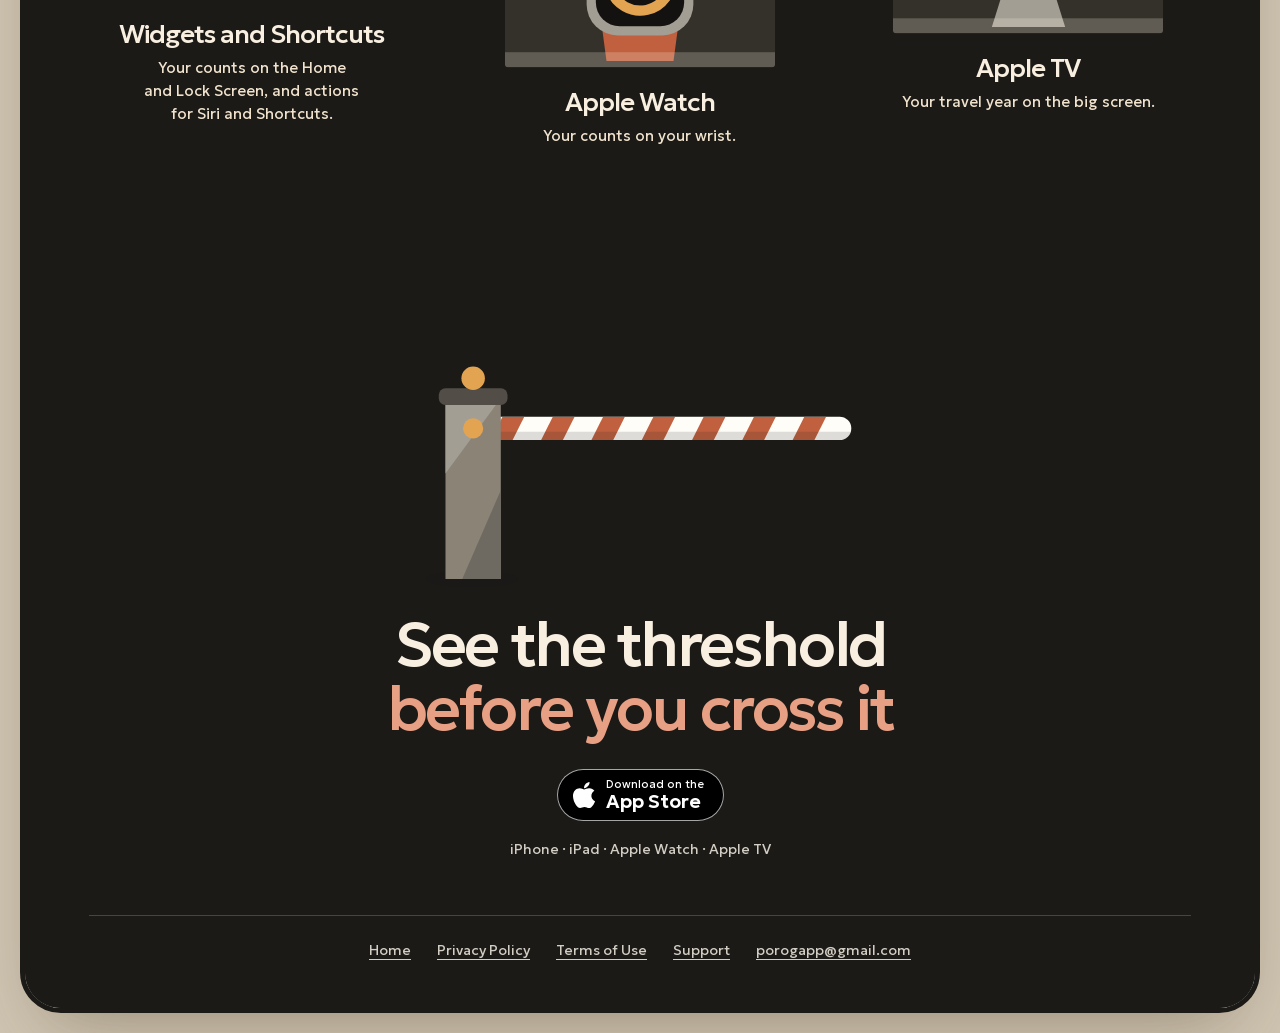
==== commit b2f5a059: "Redesign site, add Russian version and interactive globe Built from porog-ios site-src (commit 2db78" ====
--- a/index.html
+++ b/index.html
@@ -2,81 +2,165 @@
 <html lang="en">
 <head>
   <meta charset="utf-8">
-  <meta name="viewport" content="width=device-width, initial-scale=1">
-  <title>Porog</title>
+  <meta name="viewport" content="width=device-width, initial-scale=1, viewport-fit=cover">
+  <title>Porog — days in every country, counted</title>
   <meta name="description" content="Porog counts the days you spend in each country: Schengen 90/180, tax residency, forecasts and reports. Your trips stay on your device and in your iCloud.">
   <link rel="canonical" href="https://porogapp.github.io/">
-  <link rel="icon" href="favicon.svg" type="image/svg+xml">
-  <link rel="icon" href="favicon-32.png" sizes="32x32" type="image/png">
-  <link rel="apple-touch-icon" href="apple-touch-icon.png">
-  <meta name="theme-color" content="#f2eee6" media="(prefers-color-scheme: light)">
-  <meta name="theme-color" content="#161512" media="(prefers-color-scheme: dark)">
+  <link rel="alternate" hreflang="x-default" href="https://porogapp.github.io/">
+  <link rel="alternate" hreflang="en" href="https://porogapp.github.io/">
+  <link rel="alternate" hreflang="ru" href="https://porogapp.github.io/ru/">
   <meta property="og:type" content="website">
   <meta property="og:site_name" content="Porog">
   <meta property="og:title" content="Porog — days in every country, counted">
-  <meta property="og:description" content="Schengen 90/180, tax residency, forecasts and reports. Your trips stay on your device and in your iCloud.">
+  <meta property="og:description" content="Porog counts the days you spend in each country: Schengen 90/180, tax residency, forecasts and reports. Your trips stay on your device and in your iCloud.">
   <meta property="og:url" content="https://porogapp.github.io/">
   <meta property="og:image" content="https://porogapp.github.io/og-image.png">
   <meta property="og:image:width" content="1200">
   <meta property="og:image:height" content="630">
+  <meta property="og:locale" content="en_US">
   <meta name="twitter:card" content="summary_large_image">
-  <meta name="yandex-verification" content="e7eddeaafa1e5b44" />
   <meta name="apple-itunes-app" content="app-id=6835334173">
-  <link rel="stylesheet" href="style.css?v=3">
+  <script>(()=>{const C=["en","ru"],h=location.hash;let l;try{l=localStorage.getItem('lang')}catch{}if(!C.includes(l))l=navigator.languages.map(t=>t.split('-')[0]).find(t=>C.includes(t));if(h==='#ru'||h!=='#en'&&l==='ru')location.replace('ru/'+(h==='#ru'?'':h))})()</script>
+  <link rel="icon" href="favicon.svg" type="image/svg+xml">
+  <link rel="icon" href="favicon-32.png" sizes="32x32" type="image/png">
+  <link rel="apple-touch-icon" href="apple-touch-icon.png">
+  <meta name="theme-color" content="#cfc4b1" media="(prefers-color-scheme: light)">
+  <meta name="theme-color" content="#0d0c0a" media="(prefers-color-scheme: dark)">
+  <script>(()=>{const q=matchMedia('(prefers-color-scheme: dark)'),set=()=>{let t;try{t=localStorage.getItem('theme')}catch{}document.documentElement.dataset.theme=t==='dark'||t==='light'?t:q.matches?'dark':'light'};q.addEventListener('change',set);set()})()</script>
+  <link rel="preload" href="assets/fonts/geologica-latin.woff2" as="font" type="font/woff2" crossorigin>
+  <link rel="stylesheet" href="assets/site.css?v=f76b8282">
+  <script src="assets/site.js?v=f76b8282" defer></script>
 </head>
 <body>
-<main>
-  <header>
-    <a class="brand" href="./"><img src="apple-touch-icon.png" alt="">Porog</a>
-    <nav><a href="privacy.html">Privacy</a><a href="support.html">Support</a></nav>
-  </header>
+<div class="frame" id="top">
+  <header class="nav"><div class="nav-in">
+    <a class="brand" href="./"><img src="apple-touch-icon.png" width="32" height="32" alt="">Porog</a>
+    <nav aria-label="Porog"><ul>
+      <li><a href="./#window">90/180</a></li><li><a href="./#screens">Screens</a></li><li><a href="./#globe">Globe</a></li><li><a href="./#residency">Residency</a></li><li><a href="./#features">Features</a></li><li><a href="./support.html">Support</a></li>
+    </ul></nav>
+    <div class="tools">
+      <details class="lang"><summary aria-label="Language"><svg viewBox="0 0 24 24" fill="none" stroke="currentColor" stroke-width="1.8" aria-hidden="true"><circle cx="12" cy="12" r="9.2"/><path d="M2.8 12h18.4M12 2.8c3 2.6 4.2 5.7 4.2 9.2S15 18.6 12 21.2c-3-2.6-4.2-5.700-4.2-9.200S9 5.400 12 2.800z"/></svg>en</summary><div class="langs"><a href="./#en" hreflang="en" lang="en" aria-current="true">English</a><a href="ru/" hreflang="ru" lang="ru">Русский</a></div></details>
+      <button class="theme" id="theme" type="button" aria-label="Light or dark appearance"><svg class="day" viewBox="0 0 24 24" fill="none" stroke="currentColor" stroke-width="1.9" stroke-linecap="round" aria-hidden="true"><circle cx="12" cy="12" r="4.4"/><path d="M12 2.5v2M12 19.5v2M2.5 12h2M19.5 12h2M5.3 5.3l1.4 1.4M17.3 17.3l1.4 1.4M5.3 18.7l1.4-1.4M17.3 6.700l1.400-1.400"/></svg><svg class="moon" viewBox="0 0 24 24" fill="none" stroke="currentColor" stroke-width="1.9" stroke-linejoin="round" aria-hidden="true"><path d="M20 14.5A8.300 8.300 0 0 1 9.500 4 8.300 8.300 0 1 0 20 14.500z"/></svg></button>
+      <a class="btn small" href="https://apps.apple.com/us/app/porog-days-in-country-tracker/id6835334173">Get the app</a>
+    </div>
+  </div></header>
+  <section class="hero" data-scene="top">
+    <div class="layer sun" data-y=".42" data-m="-10"></div>
+    <img width="320" height="120" class="layer cloud" data-y=".5" data-x=".05" data-m="-14" src="assets/cloud.svg" alt="" style="width:clamp(120px,17vw,250px);left:4%;top:21%">
+    <img width="320" height="120" class="layer cloud" data-y=".38" data-x="-.07" data-m="-22" src="assets/cloud.svg" alt="" style="width:clamp(110px,14vw,200px);right:3%;top:31%">
+    <img width="320" height="120" class="layer cloud" data-y=".3" data-x=".09" data-m="-30" src="assets/cloud.svg" alt="" style="width:clamp(80px,9vw,130px);left:25%;top:52%">
+    <img width="260" height="150" class="layer plane" data-y=".3" data-x=".5" data-m="-40" src="assets/plane.svg" alt="">
+    <img width="2400" height="700" class="layer hills far" fetchpriority="high" data-y=".34" data-m="-12" src="assets/hills-far.svg" alt="">
+    <img width="2400" height="700" class="layer hills mid" fetchpriority="high" data-y=".24" data-m="-20" src="assets/hills-mid.svg" alt="">
+    <img width="120" height="340" class="layer tree" data-y=".2" data-m="-24" src="assets/cypress.svg" alt="" style="width:clamp(44px,5vw,74px);left:3%;bottom:230px">
+    <img width="120" height="340" class="layer tree" data-y=".19" data-m="-26" src="assets/cypress.svg" alt="" style="width:clamp(36px,4vw,60px);left:7%;bottom:215px">
+    <img width="120" height="340" class="layer tree" data-y=".16" data-m="-30" src="assets/cypress.svg" alt="" style="width:clamp(60px,6.4vw,96px);left:29%;bottom:150px">
+    <img width="120" height="340" class="layer tree" data-y=".19" data-m="-27" src="assets/cypress.svg" alt="" style="width:clamp(46px,5vw,76px);right:27%;bottom:200px">
+    <img width="120" height="340" class="layer tree" data-y=".15" data-m="-34" src="assets/cypress.svg" alt="" style="width:clamp(64px,7vw,108px);right:3%;bottom:180px">
+    <img width="120" height="340" class="layer tree" data-y=".17" data-m="-30" src="assets/cypress.svg" alt="" style="width:clamp(44px,5vw,78px);right:9%;bottom:170px">
 
-  <section class="hero">
-    <img class="hero-icon" src="apple-touch-icon.png" alt="Porog app icon">
-    <div>
-      <h1>Days in every country, counted</h1>
+    <div class="hero-text wrap" data-y=".2">
+      <h1>Days in every country, <span>counted</span></h1>
       <p>Porog tracks each country’s tax residency rules and the Schengen 90/180 limit, and warns you before you cross a threshold.</p>
-      <a class="store" href="https://apps.apple.com/us/app/porog-days-in-country-tracker/id6835334173" aria-label="Download Porog on the App Store">
-        <svg viewBox="0 0 384 512" width="24" height="30" aria-hidden="true"><path fill="currentColor" d="M318.7 268.7c-.2-36.7 16.4-64.4 50-84.8-18.8-26.9-47.2-41.7-84.7-44.6-35.5-2.8-74.3 20.7-88.5 20.7-15 0-49.4-19.7-76.4-19.7C63.3 141.2 4 184.8 4 273.5q0 39.3 14.4 81.2c12.8 36.7 59 126.7 107.2 125.2 25.2-.6 43-17.9 75.8-17.9 31.8 0 48.3 17.9 76.4 17.9 48.6-.7 90.4-82.5 102.6-119.3-65.2-30.7-61.7-90-61.7-91.9zm-56.6-164.2c27.3-32.4 24.8-61.9 24-72.5-24.1 1.4-52 16.4-67.9 34.9-17.5 19.8-27.8 44.3-25.6 71.9 26.1 2 49.9-11.4 69.5-34.3z"/></svg>
-        <span><small>Download on the</small>App Store</span>
-      </a>
+      <div class="cta"><a class="btn" href="#window">How it works</a><a class="store" href="https://apps.apple.com/us/app/porog-days-in-country-tracker/id6835334173" aria-label="Download Porog on the App Store"><svg viewBox="0 0 384 512" width="24" height="30" aria-hidden="true"><path fill="currentColor" d="M318.7 268.7c-.2-36.7 16.4-64.4 50-84.8-18.8-26.9-47.2-41.7-84.7-44.6-35.5-2.8-74.3 20.7-88.5 20.7-15 0-49.4-19.7-76.4-19.7C63.3 141.2 4 184.8 4 273.5q0 39.3 14.4 81.2c12.8 36.7 59 126.7 107.2 125.2 25.2-.6 43-17.9 75.8-17.9 31.8 0 48.3 17.9 76.4 17.9 48.6-.7 90.4-82.5 102.6-119.3-65.2-30.7-61.7-90-61.7-91.9zm-56.6-164.2c27.3-32.4 24.8-61.9 24-72.5-24.1 1.4-52 16.4-67.9 34.9-17.5 19.8-27.8 44.3-25.6 71.9 26.1 2 49.9-11.4 69.5-34.3z"/></svg><span><small>Download on the</small>App Store</span></a>
+</div>
     </div>
-    <div class="meter" aria-label="Example: 61 of 90 days used in the Schengen area">
-      <div class="meter-head"><span>Schengen · last 180 days</span><b>61 / 90</b></div>
-      <div class="bar"><span></span><i></i></div>
-      <small>29 days left · warning set at 75 days</small>
-    </div>
-    <span class="pill">iPhone · iPad · Free with an optional one-time Porog Pro purchase</span>
+
+    <div class="stage"><div data-y="-.12" data-m="-8"><div class="phone"><img fetchpriority="high" src="assets/en/screen-overview.webp" width="640" height="1391" alt="Porog on iPhone: 61 of 90 Schengen days used, 166 of 183 days towards residency in Georgia"></div></div></div>
+
+    <div class="card c-photo" data-y="-.28" data-m="26"><div class="pic"><img width="280" height="360" src="assets/passport.svg" alt=""></div><div><strong>Georgia</strong><small>17 days to residency</small></div></div>
+    <div class="card c-day" data-y="-.5" data-m="40"><div class="cal"><b></b>29</div><div><strong>Schengen</strong><small>29 days left</small></div></div>
+    <div class="card c-trip" data-y="-.36" data-m="32"><div class="pic"><img width="260" height="150" src="assets/plane.svg" alt=""></div><div><strong>Forecast</strong><small>Check a trip before you book it</small></div></div>
+    <div class="card c-status" data-y="-.6" data-m="48"><span><b>Schengen 61 / 90</b></span><span>Georgia 166 / 183</span><span class="ok">Within the limits</span></div>
+
+    <img width="2400" height="700" class="layer hills near" fetchpriority="high" data-y=".04" data-m="-34" src="assets/hills-near.svg" alt="">
+    <img width="320" height="330" class="layer prop left" data-y="-.1" data-m="16" src="assets/suitcase.svg" alt="">
+    <img width="280" height="360" class="layer prop right" data-y="-.2" data-m="24" src="assets/passport.svg" alt="">
   </section>
 
-  <h2>What it does</h2>
-  <div class="features">
-    <div class="feature"><h3>Schengen 90/180</h3><p>A rolling count of days in the Schengen area, and the date you can return.</p></div>
-    <div class="feature"><h3>Tax residency</h3><p>Days per country against each country’s residency rule, including the countries where you want residency.</p></div>
-    <div class="feature"><h3>Forecast</h3><p>See how a planned trip changes your counts before you book it.</p></div>
-    <div class="feature"><h3>Warnings</h3><p>Notifications ahead of a limit, on the day count you choose.</p></div>
-    <div class="feature"><h3>Calendar and globe</h3><p>The whole year at a glance, and your flight history on a globe.</p></div>
-    <div class="feature"><h3>Reports</h3><p>A PDF statement of stay and CSV export, with proof documents attached to trips.</p></div>
-    <div class="feature"><h3>Trip suggestions</h3><p>Optional hints from the time and place of your photos and calendar events, read on the device.</p></div>
-    <div class="feature"><h3>Widgets and Shortcuts</h3><p>Your counts on the Home and Lock Screen, and actions for Siri and Shortcuts.</p></div>
-  </div>
+  <main class="sheet">
+    <section class="steps wrap" id="window">
+      <div class="pin"><div class="plateau">
+        <div class="board" id="board" role="img" aria-labelledby="say"></div>
+        <div class="say"><p id="say" aria-live="polite">The last 180 days, up to today</p>
+          <label class="trip" id="trip" hidden>Trip length <input id="length" type="range" min="1" max="60" value="29"> <output id="length-text"></output></label></div>
+      </div></div>
+      <div>
+        <div class="step" data-step="0"><h2>A 180-day window</h2><p>Every day the Schengen rule looks back 180 days, today included.</p></div>
+        <div class="step" data-step="1"><h2>90 days inside it</h2><p>All days spent in the Schengen area add up. The day you arrive and the day you leave both count.</p></div>
+        <div class="step" data-step="2"><h2>Old days come back</h2><p>The window moves on. A day that falls out of it is yours to spend again.</p></div>
+        <div class="step" data-step="3"><h2>Try a trip</h2><p>How long could you stay from tomorrow? Move the slider: each day of the trip is checked against its own window.</p><small>An example with three past stays.</small></div>
+      </div>
+    </section>
 
-  <div class="card">
-    <h3 style="margin-top:0">Private by design</h3>
-    <p style="margin-bottom:0">Trips stay on your device and in your own iCloud. There is no Porog server and we cannot see your travel history. <a href="privacy.html">Privacy Policy</a></p>
-  </div>
+    <section class="numbers" id="screens">
+      <div class="run a" data-x="-.34" aria-hidden="true">90 / 180</div>
+      <div class="run b" data-x=".3" aria-hidden="true">183 days</div>
+      <div class="wrap trio">
+        <figure data-y=".05"><div class="phone"><img src="assets/en/screen-country.webp" width="640" height="1391" loading="lazy" alt="Porog: residency in Georgia"></div><figcaption><b>Residency</b>Days counted, days left and when the count changes</figcaption></figure>
+        <figure data-y="-.1"><div class="phone"><img src="assets/en/screen-calendar.webp" width="640" height="1391" loading="lazy" alt="Porog: the year in the calendar"></div><figcaption><b>Calendar</b>The whole year at a glance, and your flights on a globe</figcaption></figure>
+        <figure data-y=".12"><div class="phone"><img src="assets/en/screen-forecast.webp" width="640" height="1391" loading="lazy" alt="Porog: forecast of a planned trip"></div><figcaption><b>Forecast</b>How a planned trip changes your counts</figcaption></figure>
+      </div>
+    </section>
 
-  <section lang="ru">
-    <h2>По-русски</h2>
-    <p>Porog считает дни в каждой стране: следит за правилами налогового резидентства и шенгенским лимитом 90/180 и заранее предупреждает. Прогноз поездок, календарь года, отчёт в PDF и CSV, виджеты и Быстрые команды. Поездки хранятся на устройстве и в вашем iCloud — у нас нет сервера, и мы их не видим.</p>
+    <section class="globe" id="globe">
+      <div class="stage-of" id="globe-stage"><canvas id="globe-canvas" tabindex="0" role="application" aria-label="Globe with the flights of an example year. Arrow keys turn it, plus and minus zoom, space plays."></canvas></div>
+      <div class="globe-in wrap">
+        <h2>Your year <span>on a globe</span></h2>
+        <p>Every flight of the year, replayed. Turn the globe, zoom in or tap any country.</p>
+        <div class="now" id="globe-now" aria-live="off"><strong></strong><ul></ul></div>
+        <div class="keys" id="globe-keys" hidden>
+          <button class="btn" id="globe-play" type="button">Play the flights</button>
+          <button class="round" id="globe-in" type="button" aria-label="Zoom in"><svg viewBox="0 0 24 24" fill="none" stroke="currentColor" stroke-width="2.2" stroke-linecap="round" aria-hidden="true"><path d="M12 5v14M5 12h14"/></svg></button>
+          <button class="round" id="globe-out" type="button" aria-label="Zoom out"><svg viewBox="0 0 24 24" fill="none" stroke="currentColor" stroke-width="2.2" stroke-linecap="round" aria-hidden="true"><path d="M5 12h14"/></svg></button>
+        </div>
+        <ol class="stops" id="globe-stops"><li><button type="button" data-code="GE"><i></i>Georgia <b>41</b></button></li><li><button type="button" data-code="TH"><i></i>Thailand <b>18</b></button></li><li><button type="button" data-code="GE"><i></i>Georgia <b>66</b></button></li><li><button type="button" data-code="PT"><i></i>Portugal <b>36</b></button></li><li><button type="button" data-code="ES"><i></i>Spain <b>16</b></button></li><li><button type="button" data-code="RS"><i></i>Serbia <b>22</b></button></li><li><button type="button" data-code="DE"><i></i>Germany <b>11</b></button></li><li><button type="button" data-code="GE"><i></i>Georgia <b>47</b></button></li><li><button type="button" data-code="TR"><i></i>Türkiye <b>47</b></button></li><li><button type="button" data-code="PT"><i></i>Portugal <b>18</b></button></li></ol>
+        <small>An example year. Rules are simplified.</small>
+      </div>
+    </section>
+
+    <section class="ward" id="residency">
+      <div class="blob" data-y=".16" style="width:44vw;aspect-ratio:1;right:-8vw;top:-12vw"></div>
+      <div class="blob" data-y="-.1" style="width:20vw;aspect-ratio:1;left:30%;bottom:-9vw"></div>
+      <div class="ward-in wrap">
+        <div><h2>Tax residency <span>Each country has its own rule</span></h2><p>Porog knows the period, the threshold and how days are counted. Pick a country.</p><div class="codes"><button class="code-of" type="button" aria-pressed="true" aria-label="Georgia">GE</button><button class="code-of" type="button" aria-pressed="false" aria-label="Serbia">RS</button><button class="code-of" type="button" aria-pressed="false" aria-label="Portugal">PT</button><button class="code-of" type="button" aria-pressed="false" aria-label="Spain">ES</button><button class="code-of" type="button" aria-pressed="false" aria-label="Germany">DE</button><button class="code-of" type="button" aria-pressed="false" aria-label="United Kingdom">GB</button><button class="code-of" type="button" aria-pressed="false" aria-label="Ireland">IE</button><button class="code-of" type="button" aria-pressed="false" aria-label="Cyprus">CY</button><button class="code-of" type="button" aria-pressed="false" aria-label="UAE">AE</button><button class="code-of" type="button" aria-pressed="false" aria-label="Thailand">TH</button><button class="code-of" type="button" aria-pressed="false" aria-label="Malaysia">MY</button><button class="code-of" type="button" aria-pressed="false" aria-label="United States">US</button></div><small>Rules are simplified. Porog does not replace advice from a tax professional or official authorities.</small></div>
+        <div class="page-of" data-y="-.03" aria-live="polite"><div class="stamp" id="stamp"><b>Georgia</b><strong>183</strong><span>days</span><i>Any 12 consecutive months</i></div><p id="note"></p><span class="mrz" aria-hidden="true">P&lt;POROG&lt;&lt;DAYS&lt;IN&lt;EVERY&lt;COUNTRY&lt;&lt;&lt;&lt;&lt;&lt;&lt;&lt;</span></div>
+      </div>
+    </section>
+
+    <section class="wrap more">
+      <h2>Private by design</h2>
+      <p class="about">Trips stay on your device and in your own iCloud. There is no Porog server and we cannot see your travel history.</p>
+      <dl><dt>No account</dt><dd>Porog has no sign-in and does not ask for your name or e-mail.</dd></dl><dl><dt>Assistant on the device</dt><dd>On devices with Apple Intelligence, the assistant answers with Apple’s on-device language model.</dd></dl><dl><dt>Porog Pro</dt><dd>The app is free. An optional one-time purchase removes ads on iPhone and iPad and unlocks Forecast and Flights on Apple TV.</dd></dl><dl><dt>A counting tool</dt><dd>Rules change and depend on your situation, so confirm important decisions with the authorities or a professional.</dd></dl>
+    </section>
+  </main>
+
+  <section class="gate" id="features">
+    <img width="2400" height="700" loading="lazy" class="layer hills ghills" data-y=".2" src="assets/hills-far.svg" alt="">
+    <h2 class="wrap" data-y=".12">From the first day <span>to the threshold</span></h2>
+    <img width="2400" height="260" loading="lazy" class="layer turf" data-y=".02" src="assets/turf.svg" alt="">
+    <img width="320" height="330" loading="lazy" class="layer keeper" data-y="-.06" src="assets/suitcase.svg" alt="">
   </section>
 
-  <footer>
-    <a href="privacy.html">Privacy Policy</a> ·
-    <a href="https://www.apple.com/legal/internet-services/itunes/dev/stdeula/">Terms of Use</a> ·
-    <a href="support.html">Support</a> ·
-    <a href="mailto:porogapp@gmail.com">porogapp@gmail.com</a>
-  </footer>
-</main>
+  <section class="dig" id="dig">
+    <div class="rail" aria-hidden="true"><div><img src="apple-touch-icon.png" width="34" height="34" alt=""><span id="depth"></span></div></div>
+    <div class="band ok"><img width="200" height="200" class="thing" loading="lazy" data-y="-0.22" src="assets/stamp-round.svg" alt="" style="left:3%;top:8%;width:clamp(65px,10.0vw,130px)"><img width="240" height="170" class="thing" loading="lazy" data-y="-0.3" src="assets/stamp-square.svg" alt="" style="left:88%;top:46%;width:clamp(85px,13.1vw,170px)"><div class="doors wrap"><article data-y=".03"><div class="door"><img width="200" height="200" class="riser" src="assets/thing-photo.svg" alt="" loading="lazy"></div><h3>Trip suggestions</h3><p>Optional hints from the time and place of your photos and calendar events, read on the device.</p></article><article data-y="-.05"><div class="door"><img width="200" height="200" class="riser" src="assets/thing-pass.svg" alt="" loading="lazy"></div><h3>Boarding pass scan</h3><p>Point the camera at a boarding pass and the trip fills itself in.</p></article><article data-y=".06"><div class="door"><img width="200" height="200" class="riser" src="assets/thing-pin.svg" alt="" loading="lazy"></div><h3>Trips from location</h3><p>Off by default. Only the country and the date are kept, on this device only.</p></article></div></div>
+<div class="band warn"><img width="2400" height="160" class="edge" loading="lazy" src="assets/strata-warn.svg" alt=""><img width="200" height="180" class="thing" loading="lazy" data-y="-0.18" src="assets/stamp-tri.svg" alt="" style="left:1%;top:40%;width:clamp(85px,13.1vw,170px)"><img width="200" height="200" class="thing" loading="lazy" data-y="0.16" src="assets/stamp-round.svg" alt="" style="left:91%;top:12%;width:clamp(70px,10.8vw,140px)"><div class="doors wrap"><article data-y=".03"><div class="door"><img width="200" height="200" class="riser" src="assets/thing-bell.svg" alt="" loading="lazy"></div><h3>Warnings</h3><p>Notifications ahead of a limit, on the day count you choose.</p></article><article data-y="-.05"><div class="door"><img width="200" height="200" class="riser" src="assets/thing-forecast.svg" alt="" loading="lazy"></div><h3>Forecast</h3><p>See how a planned trip changes your counts before you book it.</p></article><article data-y=".06"><div class="door"><img width="200" height="200" class="riser" src="assets/thing-globe.svg" alt="" loading="lazy"></div><h3>Calendar and globe</h3><p>The whole year at a glance, and your flight history on a globe.</p></article></div></div>
+<div class="band bad"><img width="2400" height="160" class="edge" loading="lazy" src="assets/strata-bad.svg" alt=""><img width="240" height="170" class="thing" loading="lazy" data-y="0.18" src="assets/stamp-square.svg" alt="" style="left:30%;top:12%;width:clamp(80px,12.3vw,160px)"><img width="200" height="180" class="thing" loading="lazy" data-y="-0.24" src="assets/stamp-tri.svg" alt="" style="left:89%;top:34%;width:clamp(90px,13.8vw,180px)"><div class="doors wrap"><article data-y=".03"><div class="door"><img width="200" height="200" class="riser" src="assets/thing-report.svg" alt="" loading="lazy"></div><h3>Reports</h3><p>A PDF statement of stay and CSV export.</p></article><article data-y="-.05"><div class="door"><img width="200" height="200" class="riser" src="assets/thing-proof.svg" alt="" loading="lazy"></div><h3>Proof documents</h3><p>Tickets, stamps and bookings attached to trips.</p></article><article data-y=".06"><div class="door"><img width="200" height="200" class="riser" src="assets/thing-message.svg" alt="" loading="lazy"></div><h3>Cards in Messages</h3><p>Send a card with your days to someone you travel with.</p></article></div></div>
+<div class="band night"><img width="2400" height="160" class="edge" loading="lazy" src="assets/strata-night.svg" alt=""><img width="200" height="200" class="thing" loading="lazy" data-y="0.16" src="assets/stamp-round.svg" alt="" style="left:62%;top:8%;width:clamp(75px,11.5vw,150px)"><img width="240" height="170" class="thing" loading="lazy" data-y="-0.2" src="assets/stamp-square.svg" alt="" style="left:-1%;top:52%;width:clamp(95px,14.6vw,190px)"><div class="doors wrap"><article data-y=".03"><div class="door"><img width="200" height="200" class="riser" src="assets/thing-widget.svg" alt="" loading="lazy"></div><h3>Widgets and Shortcuts</h3><p>Your counts on the Home and Lock Screen, and actions for Siri and Shortcuts.</p></article><article data-y="-.05"><div class="door"><img width="200" height="200" class="riser" src="assets/thing-watch.svg" alt="" loading="lazy"></div><h3>Apple Watch</h3><p>Your counts on your wrist.</p></article><article data-y=".06"><div class="door"><img width="200" height="200" class="riser" src="assets/thing-tv.svg" alt="" loading="lazy"></div><h3>Apple TV</h3><p>Your travel year on the big screen.</p></article></div></div>
+    <div class="band night floor-band"><div class="floor wrap">
+      <img width="520" height="300" class="bar" data-y="-.05" src="assets/barrier.svg" loading="lazy" alt="">
+      <h2>See the threshold <span>before you cross it</span></h2>
+      <a class="store" href="https://apps.apple.com/us/app/porog-days-in-country-tracker/id6835334173" aria-label="Download Porog on the App Store"><svg viewBox="0 0 384 512" width="24" height="30" aria-hidden="true"><path fill="currentColor" d="M318.7 268.7c-.2-36.7 16.4-64.4 50-84.8-18.8-26.9-47.2-41.7-84.7-44.6-35.5-2.8-74.3 20.7-88.5 20.7-15 0-49.4-19.7-76.4-19.7C63.3 141.2 4 184.8 4 273.5q0 39.3 14.4 81.2c12.8 36.7 59 126.7 107.2 125.2 25.2-.6 43-17.9 75.8-17.9 31.8 0 48.3 17.9 76.4 17.9 48.6-.7 90.4-82.5 102.6-119.3-65.2-30.7-61.7-90-61.7-91.9zm-56.6-164.2c27.3-32.4 24.8-61.9 24-72.5-24.1 1.4-52 16.4-67.9 34.9-17.5 19.8-27.8 44.3-25.6 71.9 26.1 2 49.9-11.4 69.5-34.3z"/></svg><span><small>Download on the</small>App Store</span></a>
+
+      <p class="pill">iPhone · iPad · Apple Watch · Apple TV</p>
+      <footer><a href="./">Home</a><a href="./privacy.html">Privacy Policy</a><a href="https://www.apple.com/legal/internet-services/itunes/dev/stdeula/">Terms of Use</a><a href="./support.html">Support</a><a href="mailto:porogapp@gmail.com">porogapp@gmail.com</a></footer>
+
+    </div></div>
+  </section>
+
+</div>
+<script type="application/json" id="texts">{"say0":"The last 180 days, up to today","say1":"61 of 90 days used, 29 left","say2":"45 days later: 36 of 90 counted, 54 left","tripDays":"{0} d","tripFits":"Fits: {0} of 90 on the last day","tripOver":"Day {0} is over the limit: {1} of 90","day":"Day {0} / 90","countries":[["GE","Georgia",183,"Any 12 consecutive months",""],["RS","Serbia",183,"Any 12 consecutive months",""],["PT","Portugal",184,"Any 12 consecutive months","Also resident from day one if your “habitual residence” is in Portugal."],["ES","Spain",184,"Calendar year","Also resident if your center of business interests is in Spain or your spouse and minor children live there."],["DE","Germany",183,"Any 12 consecutive months","With a home (Wohnsitz) you are resident from day one, regardless of days."],["GB","United Kingdom",183,"Tax year: 6 April – 5 April","Statutory Residence Test: with UK ties (family, home, work) 16–120 days may be enough."],["IE","Ireland",183,"Calendar year","Or 280 days over two calendar years in a row."],["CY","Cyprus",184,"Calendar year","60 days may be enough under extra conditions."],["AE","UAE",183,"Any 12 consecutive months","90 days are enough with a UAE residence visa and a permanent home or job there."],["TH","Thailand",180,"Calendar year",""],["MY","Malaysia",182,"Calendar year",""],["US","United States",183,"Days this year + ⅓ of last year + ⅙ of the year before","US citizens and green card holders are always tax residents."]],"stops":[["GE","Georgia","1 January",41],["TH","Thailand","11 February",18],["GE","Georgia","1 March",66],["PT","Portugal","10 May",36],["ES","Spain","15 June",16],["RS","Serbia","1 July",22],["DE","Germany","26 July",11],["GE","Georgia","6 August",47],["TR","Türkiye","22 September",47],["PT","Portugal","8 November",18]],"globePlay":"Play the flights","globePause":"Pause","stayLine":"{0} · {1} days","kmLine":"{0} km","sumTitle":"9 flights · 7 countries","sumLine":"{0} km in the example year","yearDays":"{0} days in the example year","noDays":"No days in the example year","zoneLine":"Schengen: one 90/180 count shared by {0} countries","ruleLine":"Tax residency from {0} days. {1}"}</script>
+<script src="assets/globe.js?v=f76b8282" data-world="assets/world.json?v=f76b8282" defer></script>
 </body>
 </html>
--- a/assets/site.css
+++ b/assets/site.css
@@ -0,0 +1,326 @@
+/* Geologica (SIL OFL 1.1, fonts/OFL.txt): the files are ours, visitors never reach Google. */
+@font-face { font-family: "Geologica"; font-weight: 400 600; font-display: swap; src: url(fonts/geologica-cyrillic.woff2) format("woff2"); unicode-range: U+0301, U+0400-045F, U+0490-0491, U+04B0-04B1, U+2116; }
+@font-face { font-family: "Geologica"; font-weight: 400 600; font-display: swap; src: url(fonts/geologica-latin-ext.woff2) format("woff2"); unicode-range: U+0100-02BA, U+02BD-02C5, U+02C7-02CC, U+02CE-02D7, U+02DD-02FF, U+0304, U+0308, U+0329, U+1D00-1DBF, U+1E00-1E9F, U+1EF2-1EFF, U+2020, U+20A0-20AB, U+20AD-20C4, U+2113, U+2C60-2C7F, U+A720-A7FF; }
+@font-face { font-family: "Geologica"; font-weight: 400 600; font-display: swap; src: url(fonts/geologica-latin.woff2) format("woff2"); unicode-range: U+0000-00FF, U+0131, U+0152-0153, U+02BB-02BC, U+02C6, U+02DA, U+02DC, U+0304, U+0308, U+0329, U+2000-206F, U+20AC, U+2122, U+2191, U+2193, U+2212, U+2215, U+FEFF, U+FFFD; }
+/* Arial with Geologica's width and line: text does not jump when the font arrives. */
+@font-face { font-family: "Geologica Fallback"; src: local("Arial"), local("ArialMT"), local("Roboto"); size-adjust: 107%; ascent-override: 91.6%; descent-override: 25.2%; line-gap-override: 0%; }
+
+/* One framed sheet: from the sky over a paper sheet, then past four layers of days, from free days to the threshold.
+   Colours follow the app's Palette (Porog/Shared/Theme.swift). The theme is in data-theme on <html>, set by the script in <head>. */
+:root {
+  --outside: #cfc4b1; --sheet: #fffdf8; --frame: #1b1a17; --ink: #1b1a17; --soft: #5f5a51; --second: #b0573c; --line: #e6dfd1;
+  --sky-top: #fffdf8; --sky-mid: #f9f0e0; --sky: #f1dcbd; --panel: #f2eee6; --panel-edge: #d3c8b5; --blob: #e8dfcd;
+  --go: #ac3d2a; --go-edge: #7e2c1f; --link: #ac3d2a; --loud: #2f6b4f; --faint: #a8894f; --off: #8d867a;
+  --ok: #2b7248; --ok-bg: #dceadf; --warn: #e3a452; --bad: #ac3d2a; --cover: #2d3a8c; --cover-edge: #1f2866; --day: #e0d8c8;
+  --pill: rgb(27 26 23 / .28); --glass: rgb(255 253 248 / .86); --hairline: rgb(27 26 23 / .08); --shade: rgb(58 45 22 / .42);
+  --sun: #eeb36a; --halo: rgb(238 179 106 / .32);
+  --band-ok: #3f664b; --band-warn: #8a5a1a; --band-bad: #8c3525; --band-night: #1b1a17; --cream: #f8efe0;
+  --stamp: #2f6b4f;
+  --font: "Geologica", "Geologica Fallback", "Avenir Next", "Segoe UI", system-ui, sans-serif;
+  --edge: max(87px, 6.7vw); /* height of .edge: 160/2400 of max(100%, 1300px) */
+  --gap: clamp(8px, 1.6vw, 22px); --radius: clamp(24px, 3.2vw, 44px);
+  --gutter-l: max(clamp(16px, 5vw, 72px), env(safe-area-inset-left, 0px));
+  --gutter-r: max(clamp(16px, 5vw, 72px), env(safe-area-inset-right, 0px));
+  --float: 0 1px 2px rgb(58 45 22 / .1), 0 18px 40px -12px rgb(58 45 22 / .32);
+}
+:root[data-theme="dark"] {
+  color-scheme: dark;
+  --outside: #0d0c0a; --sheet: #1c1a17; --frame: #4a463f; --ink: #f2eee6; --soft: #b8b2a6; --second: #e8a084; --line: #3a362f;
+  --sky-top: #121318; --sky-mid: #191a20; --sky: #25242a; --panel: #26231f; --panel-edge: #0f0e0c; --blob: #302c27;
+  --go: #b94a35; --go-edge: #6f2517; --link: #e8806c; --loud: #6cc08f; --faint: #a8894f; --off: #736d63;
+  --ok: #6cc08f; --ok-bg: #1f3327; --bad: #e8806c; --cover: #3b4790; --cover-edge: #232b61; --day: #3d3932;
+  --pill: rgb(242 238 230 / .32); --glass: rgb(28 26 23 / .88); --hairline: rgb(242 238 230 / .1); --shade: rgb(0 0 0 / .6);
+  --sun: #efe9dc; --halo: rgb(239 233 220 / .1);
+  --band-ok: #25402f; --band-warn: #5b3b11; --band-bad: #5f2318; --band-night: #131210;
+  --stamp: #6cc08f;
+  --float: 0 0 0 1px rgb(242 238 230 / .08), 0 18px 40px -12px rgb(0 0 0 / .6);
+}
+:root[data-theme="dark"] :is(.hero, .top, .gate)::before { content: ""; position: absolute; inset: 0 0 35%; z-index: 0; background: radial-gradient(1.6px 1.6px at 22px 34px, #efe9dc, transparent), radial-gradient(1.2px 1.2px at 118px 92px, rgb(239 233 220 / .7), transparent), radial-gradient(1.4px 1.4px at 196px 22px, rgb(239 233 220 / .8), transparent), radial-gradient(1px 1px at 254px 148px, rgb(239 233 220 / .6), transparent), radial-gradient(1.3px 1.3px at 64px 176px, rgb(239 233 220 / .5), transparent); background-size: 290px 210px; mask-image: linear-gradient(#000, transparent); pointer-events: none; }
+:root[data-theme="dark"] img[src$="cloud.svg"] { content: url(cloud-dark.svg); }
+:root[data-theme="dark"] img[src$="cypress.svg"] { content: url(cypress-dark.svg); }
+:root[data-theme="dark"] img[src$="hills-far.svg"] { content: url(hills-far-dark.svg); }
+:root[data-theme="dark"] img[src$="hills-mid.svg"] { content: url(hills-mid-dark.svg); }
+:root[data-theme="dark"] img[src$="hills-near.svg"] { content: url(hills-near-dark.svg); }
+:root[data-theme="dark"] img[src$="turf.svg"] { content: url(turf-dark.svg); }
+:root[data-theme="dark"] img[src$="strata-warn.svg"] { content: url(strata-warn-dark.svg); }
+:root[data-theme="dark"] img[src$="strata-bad.svg"] { content: url(strata-bad-dark.svg); }
+:root[data-theme="dark"] img[src$="strata-night.svg"] { content: url(strata-night-dark.svg); }
+:root[data-theme="dark"] :is(.card, .langs, .rail div) { background: #2b2823; }
+:root[data-theme="dark"] .phone { box-shadow: inset 0 0 0 1.5px #5c574f, 0 40px 70px -24px rgb(0 0 0 / .8); }
+:root[data-theme="dark"] .phone > img { filter: brightness(.92); }
+*, *::before, *::after { box-sizing: border-box; }
+html { scroll-behavior: smooth; }
+body { margin: 0; background: var(--outside); color: var(--ink); font: 400 17px/1.55 var(--font); -webkit-font-smoothing: antialiased; -webkit-text-size-adjust: 100%; }
+h1, h2, h3, p, dl, dd { margin: 0; }
+h1, h2, h3 { font-weight: 500; letter-spacing: -.04em; line-height: 1.04; text-wrap: balance; overflow-wrap: break-word; }
+h1 { font-size: clamp(2.5rem, 6.3vw, 5.4rem); }
+h2 { font-size: clamp(2.1rem, 4.8vw, 4rem); }
+h1 span, h2 span { display: block; color: var(--second); }
+img, svg { display: block; height: auto; }
+a { color: inherit; }
+:focus-visible { outline: 3px solid var(--link); outline-offset: 3px; }
+.frame { position: relative; margin: var(--gap); border: clamp(3px, .4vw, 5px) solid var(--frame); border-radius: var(--radius); background: var(--sheet); overflow: clip; box-shadow: 0 30px 70px -30px var(--shade); }
+.wrap { padding-left: var(--gutter-l); padding-right: var(--gutter-r); max-width: 1360px; margin-inline: auto; }
+
+/* Nav */
+.nav { position: sticky; top: env(safe-area-inset-top, 0px); z-index: 50; display: flow-root; height: 0; }
+.nav-in { display: flex; align-items: center; justify-content: space-between; gap: 16px; margin: 14px auto 0; width: min(1040px, calc(100% - 28px)); padding: 7px 8px 7px 12px; border-radius: 999px; background: var(--glass); backdrop-filter: blur(14px); box-shadow: 0 0 0 1px var(--hairline), 0 10px 30px -14px var(--shade); }
+.brand { display: flex; align-items: center; gap: 9px; font-weight: 600; font-size: 18px; letter-spacing: -.03em; text-decoration: none; }
+.brand img { width: 32px; height: 32px; border-radius: 10px; box-shadow: 0 0 0 1px var(--hairline); }
+.nav ul { display: flex; gap: 2px; list-style: none; margin: 0; padding: 0; font-size: 14px; }
+.nav li a { display: block; padding: 9px 12px; white-space: nowrap; border-radius: 999px; text-decoration: none; color: var(--soft); transition: background .2s, color .2s; }
+.nav li a:hover { background: var(--panel); color: var(--ink); }
+.btn { display: inline-flex; align-items: center; justify-content: center; min-height: 52px; padding: 0 26px; border: 0; border-radius: 999px; background: var(--go); color: #fff; font: 500 16px/1 var(--font); letter-spacing: -.01em; text-decoration: none; cursor: pointer; box-shadow: 0 5px 0 var(--go-edge); transition: translate .12s, box-shadow .12s; }
+.btn:hover { translate: 0 1px; box-shadow: 0 4px 0 var(--go-edge); }
+.btn:active { translate: 0 5px; box-shadow: 0 0 0 var(--go-edge); }
+.btn.small { min-height: 40px; padding: 0 18px; font-size: 14px; box-shadow: none; }
+.store { display: inline-flex; align-items: center; gap: 10px; min-height: 52px; padding: 8px 20px 8px 15px; border-radius: 999px; background: #000; color: #fff; text-decoration: none; box-shadow: inset 0 0 0 1px #a6a6a6; }
+.store svg { flex: none; }
+.store span { display: flex; flex-direction: column; font-size: 19px; font-weight: 600; line-height: 1.08; text-align: start; }
+.store small { font-size: 11px; font-weight: 400; }
+.tools { display: flex; align-items: center; gap: 4px; }
+.tools .btn { margin-inline-start: 6px; white-space: nowrap; }
+.theme { display: grid; place-items: center; width: 40px; height: 40px; padding: 0; border: 0; border-radius: 50%; background: none; color: var(--soft); cursor: pointer; }
+.theme:hover { background: var(--panel); color: var(--ink); }
+.theme svg { width: 19px; height: 19px; }
+:root[data-theme="dark"] .theme .moon, :root:not([data-theme="dark"]) .theme .day { display: none; }
+.lang { position: relative; }
+.lang summary { display: flex; align-items: center; gap: 7px; min-height: 40px; padding: 0 12px; border-radius: 99px; list-style: none; cursor: pointer; font-size: 14px; color: var(--soft); text-transform: uppercase; }
+.lang summary::-webkit-details-marker { display: none; }
+.lang summary:hover, .lang[open] summary { background: var(--panel); color: var(--ink); }
+.lang svg { width: 18px; height: 18px; }
+.langs { position: absolute; right: 0; top: 52px; min-width: 150px; padding: 8px; border-radius: 20px; background: var(--sheet); box-shadow: var(--float); display: grid; gap: 2px; font-size: 14px; }
+.langs a { padding: 9px 12px; border-radius: 12px; text-decoration: none; }
+.langs a:hover { background: var(--panel); }
+.langs a[aria-current] { background: var(--go); color: #fff; }
+
+/* Hero */
+.hero { position: relative; height: clamp(880px, 106vh, 1080px); background: linear-gradient(var(--sky-top) 0, var(--sky-mid) 34%, var(--sky) 78%); overflow: clip; perspective: 1400px; }
+.hero-text { position: relative; z-index: 2; text-align: center; padding-top: clamp(108px, 14vh, 146px); }
+.hero-text p { max-width: 34em; margin: 20px auto 0; color: var(--soft); text-wrap: balance; }
+.cta { display: flex; flex-wrap: wrap; justify-content: center; gap: 12px; margin-top: 26px; }
+.layer { position: absolute; pointer-events: none; user-select: none; }
+.hills { left: 50%; width: max(112%, 1500px); max-width: none; margin-left: calc(max(112%, 1500px) / -2); }
+.far { bottom: -60px; z-index: 1; } .mid { bottom: -180px; z-index: 2; } .near { bottom: -320px; z-index: 5; }
+.sun { z-index: 0; width: clamp(150px, 19vw, 280px); aspect-ratio: 1; right: 9%; top: 25%; border-radius: 50%; background: radial-gradient(var(--sun) 0 49%, var(--halo) 50% 100%); }
+.cloud { z-index: 1; opacity: .95; }
+.tree { z-index: 3; }
+.plane { z-index: 1; width: clamp(90px, 10vw, 160px); left: 5%; top: 14%; rotate: -7deg; }
+.phone { --w: clamp(236px, 26vw, 340px); position: relative; width: var(--w); border-radius: calc(var(--w) * .15); padding: calc(var(--w) * .026); background: #1b1a17; box-shadow: inset 0 0 0 1.5px #6e6a62, 0 40px 70px -24px rgb(58 45 22 / .55); }
+.phone img { width: 100%; border-radius: calc(var(--w) * .128); }
+.phone::after { content: ""; position: absolute; left: 50%; top: calc(var(--w) * .059); width: calc(var(--w) * .297); height: calc(var(--w) * .088); translate: -50% 0; border-radius: 99px; background: #000; }
+.stage { position: relative; z-index: 4; display: grid; justify-content: center; margin-top: clamp(34px, 5vh, 54px); }
+.hero .phone { --w: clamp(250px, 27vw, 372px); transform: rotateX(calc(var(--py, 0) * -5deg)) rotateY(calc(var(--px, 0) * 7deg)); }
+.prop { z-index: 6; }
+.prop.left { width: clamp(140px, 18vw, 270px); left: 6%; bottom: 24px; }
+.prop.right { width: clamp(120px, 14vw, 210px); right: 8%; bottom: 10px; rotate: 9deg; }
+.card { position: absolute; z-index: 6; background: var(--sheet); border-radius: 22px; box-shadow: var(--float); font-size: 14px; line-height: 1.3; }
+.card strong { display: block; font-weight: 600; letter-spacing: -.02em; }
+.card small { color: var(--soft); font-size: 13px; }
+:is(.c-photo, .c-trip) { width: 178px; padding: 8px 8px 12px; }
+.card .pic { height: 116px; border-radius: 16px; overflow: hidden; display: grid; place-items: center; }
+.card .pic + div { padding: 10px 8px 0; }
+.c-photo { left: 7%; top: 40%; } .c-photo .pic { background: #e3c78f; place-items: start center; } .c-photo img { width: 104px; margin-top: 14px; rotate: -6deg; }
+.c-trip { right: 7%; top: 36%; } .c-trip .pic { background: #cfdde6; } .c-trip img { width: 128px; rotate: -8deg; }
+.c-day { left: 15%; top: 64%; padding: 12px 18px 12px 12px; display: flex; gap: 12px; align-items: center; }
+.c-day .cal { flex: none; width: 46px; border-radius: 12px; overflow: hidden; text-align: center; box-shadow: inset 0 0 0 1px var(--line); font-weight: 600; font-size: 18px; line-height: 30px; }
+.c-day .cal b { display: block; height: 14px; background: #ac3d2a; }
+.c-status { right: 14%; top: 60%; width: 216px; padding: 8px 16px; font-variant-numeric: tabular-nums; }
+.c-status span { display: block; padding: 8px 0; }
+.c-status span + span { border-top: 1px solid var(--line); }
+.c-status .ok { margin: 4px -8px 2px; padding: 6px 12px; border: 0; border-radius: 14px; background: var(--ok-bg); color: var(--ok); font-size: 13px; }
+
+/* The paper sheet slides over the hero */
+.sheet { position: relative; z-index: 10; background: var(--sheet); border-radius: var(--radius) var(--radius) 0 0; margin-top: -40px; box-shadow: 0 -24px 50px -28px var(--shade); }
+:is(#window, #screens, #globe, #residency, #features) { scroll-margin-top: 70px; }
+.steps { display: grid; grid-template-columns: minmax(0, 1fr) minmax(0, 1fr); gap: clamp(24px, 6vw, 110px); padding-block: clamp(64px, 9vw, 130px) 40px; }
+.pin { position: sticky; top: clamp(90px, 14vh, 140px); align-self: start; }
+.plateau { max-width: 520px; margin-inline: auto; }
+.board { position: relative; display: grid; grid-template-columns: repeat(20, 1fr); gap: clamp(2px, .34vw, 5px); padding: 7% 6.5%; border-radius: 34px; background: var(--cover); box-shadow: 0 10px 0 var(--cover-edge); }
+.board::before { content: ""; position: absolute; inset: 3.6%; border-radius: 22px; background: var(--panel); }
+.cell { position: relative; aspect-ratio: 1; border-radius: 30%; background: var(--day); opacity: .34; transition: background .35s, opacity .35s, scale .35s; transition-delay: calc(var(--i) * 1ms); }
+.cell.in { opacity: 1; }
+.cell.stay { background: var(--ok); } .cell.plan { background: var(--warn); opacity: 1; } .cell.over { background: var(--bad); opacity: 1; scale: 1.12; }
+.cell.today { box-shadow: 0 0 0 2px var(--panel), 0 0 0 4px var(--ink); z-index: 1; }
+.say { min-height: 5.6em; display: grid; grid-template-columns: minmax(0, 1fr); align-content: start; justify-items: center; gap: 10px; text-align: center; margin-top: 26px; font-size: 16px; color: var(--soft); font-variant-numeric: tabular-nums; }
+.trip { display: flex; align-items: center; gap: 12px; width: 100%; max-width: 420px; white-space: nowrap; }
+.trip[hidden] { display: none; }
+.trip input { flex: 1; min-width: 0; height: 32px; accent-color: var(--go); cursor: pointer; }
+.trip output { min-width: 3.6em; text-align: end; color: var(--ink); font-weight: 600; }
+.step { min-height: 74vh; display: flex; flex-direction: column; justify-content: center; gap: 18px; }
+.step h2 { transition: color .4s; }
+.step p { max-width: 24em; color: var(--soft); font-size: clamp(18px, 1.7vw, 23px); line-height: 1.4; }
+.step small { color: var(--soft); }
+.step.off h2 { color: var(--off); }
+
+/* Moving numbers and phones */
+.numbers { overflow: clip; padding-block: clamp(50px, 8vw, 120px) 0; }
+.run { white-space: nowrap; font-size: clamp(4rem, 15vw, 14rem); font-weight: 600; letter-spacing: -.06em; line-height: .96; width: max-content; font-variant-numeric: tabular-nums; }
+.run.a { color: var(--loud); margin-left: 4vw; } .run.b { color: var(--faint); margin-left: 12vw; }
+.trio { display: grid; grid-template-columns: repeat(3, minmax(0, 1fr)); gap: clamp(20px, 4vw, 64px); padding-block: clamp(40px, 5vw, 70px) clamp(90px, 13vw, 190px); align-items: start; }
+.trio figure { margin: 0; display: grid; justify-items: center; gap: 26px; }
+.trio .phone { --w: clamp(200px, 23vw, 310px); }
+.trio figcaption { max-width: 18em; text-align: center; color: var(--soft); font-size: 16px; }
+.trio figcaption b { display: block; color: var(--ink); font-weight: 500; font-size: 24px; letter-spacing: -.03em; margin-bottom: 6px; }
+.trio figure:nth-child(2) { margin-top: 110px; } .trio figure:nth-child(3) { margin-top: 30px; }
+
+/* Globe: dark in both themes, as the replay in the app */
+.globe { position: relative; overflow: clip; min-height: 780px; margin: 0 clamp(8px, 1.6vw, 22px) clamp(28px, 4vw, 60px); border-radius: var(--radius); background: #1b1a17; color: var(--cream); display: grid; align-items: center; }
+.stage-of { position: absolute; inset: 0; }
+.stage-of::after { content: ""; position: absolute; inset: 0; background: linear-gradient(90deg, transparent 50%, #1b1a17 78%); pointer-events: none; }
+.stage-of canvas { display: block; width: 100%; height: 100%; touch-action: pan-y; cursor: grab; -webkit-user-select: none; user-select: none; -webkit-tap-highlight-color: transparent; border-radius: inherit; }
+.stage-of canvas:active { cursor: grabbing; }
+.stage-of canvas:focus-visible { outline-offset: -6px; border-radius: var(--radius); }
+.globe-in { position: relative; z-index: 1; width: 100%; padding-block: clamp(40px, 5vw, 80px); pointer-events: none; display: grid; grid-template-columns: minmax(0, 1fr) minmax(0, 400px); }
+.globe-in > * { grid-column: 2; } .globe-in :is(button, small, .now) { pointer-events: auto; }
+.globe h2 span { color: #e8a084; }
+.globe p { margin-top: 16px; color: #d3cec4; text-wrap: pretty; }
+.now { min-height: 9.6em; margin-top: 24px; padding: 18px 22px; border-radius: 22px; background: rgb(242 238 230 / .09); font-variant-numeric: tabular-nums; }
+.now strong { display: block; font-size: 24px; font-weight: 500; letter-spacing: -.03em; line-height: 1.15; }
+.now ul { list-style: none; margin: 8px 0 0; padding: 0; display: grid; gap: 6px; color: #d3cec4; font-size: 15px; line-height: 1.4; }
+.keys { display: flex; flex-wrap: wrap; gap: 10px; margin-top: 18px; }
+.keys[hidden] { display: none; }
+.keys .btn { flex: 1; }
+.round { display: grid; place-items: center; width: 52px; height: 52px; padding: 0; border: 0; border-radius: 50%; background: rgb(242 238 230 / .13); color: inherit; cursor: pointer; transition: background .2s; }
+.round:hover { background: rgb(242 238 230 / .24); } .round svg { width: 22px; height: 22px; }
+.stops { list-style: none; margin: 24px 0 0; padding: 0; display: flex; flex-wrap: wrap; gap: 8px; }
+.stops button { display: flex; align-items: center; gap: 8px; min-height: 38px; padding: 0 14px 0 11px; border: 0; border-radius: 99px; background: rgb(242 238 230 / .09); color: var(--cream); font: 400 14px/1 var(--font); cursor: pointer; transition: background .2s; }
+.stops button:hover { background: rgb(242 238 230 / .2); }
+.stops button[aria-current="true"] { background: var(--cream); color: #1b1a17; }
+.stops i { width: 10px; height: 10px; border-radius: 3px; background: var(--c, #6e6a62); box-shadow: 0 0 0 1px rgb(242 238 230 / .25); } .stops b { font-weight: 400; opacity: .7; font-variant-numeric: tabular-nums; }
+.globe.off { min-height: 0; } .globe.off :is(.stage-of, .now, .globe-in > p) { display: none; } .globe.off .stops { pointer-events: none; } .globe.off .stops button { pointer-events: none; }
+.globe small { margin-top: 20px; color: #b8b2a6; font-size: 14px; }
+
+/* Residency: a passport page and its stamp */
+.ward { position: relative; overflow: clip; background: var(--panel); border-radius: var(--radius); margin-inline: clamp(8px, 1.6vw, 22px); }
+.ward-in { position: relative; display: grid; grid-template-columns: minmax(0, 1fr) minmax(0, 1.05fr); align-items: center; gap: clamp(28px, 4vw, 70px); padding-block: clamp(54px, 7vw, 100px); }
+.ward p { margin-top: 18px; max-width: 28em; color: var(--soft); font-size: 18px; }
+.ward small { display: block; margin-top: 24px; max-width: 36em; color: var(--soft); font-size: 14px; }
+.codes { display: grid; grid-template-columns: repeat(6, minmax(0, 1fr)); gap: 10px; margin-top: 30px; max-width: 500px; }
+.code-of { aspect-ratio: 1; padding: 0; border: 0; border-radius: 26%; background: var(--sheet); color: var(--ink); font: 600 clamp(15px, 1.4vw, 19px)/1 var(--font); letter-spacing: -.02em; box-shadow: 0 4px 0 var(--panel-edge); cursor: pointer; transition: translate .15s; }
+.code-of:hover { translate: 0 -3px; }
+.code-of[aria-pressed="true"] { box-shadow: inset 0 0 0 3px var(--go), 0 4px 0 var(--panel-edge); color: var(--link); }
+.page-of { position: relative; width: min(100%, 500px); margin-inline: auto; min-height: clamp(400px, 38vw, 500px); padding: clamp(24px, 3vw, 40px) clamp(20px, 3vw, 40px) 74px; display: grid; align-content: center; justify-items: center; gap: 22px; border-radius: 30px; background: var(--sheet); box-shadow: 0 12px 0 var(--cover), 0 22px 0 var(--cover-edge), var(--float); overflow: hidden; overflow: clip; overflow-clip-margin: 60px; }
+.page-of::before { content: ""; position: absolute; inset: 18px; border-radius: 18px; background: repeating-radial-gradient(circle at 20% 120%, transparent 0 13px, var(--line) 13px 14px); opacity: .55; }
+.page-of .mrz { position: absolute; left: 26px; right: 26px; bottom: 30px; overflow: hidden; white-space: nowrap; font: 15px/1 ui-monospace, Menlo, monospace; letter-spacing: .12em; color: var(--off); }
+.page-of p { position: relative; min-height: 4.6em; max-width: 24em; margin: 0; text-align: center; font-size: 15px; line-height: 1.5; }
+.stamp { position: relative; display: grid; justify-items: center; gap: 4px; width: min(100%, 290px); padding: 20px 22px; border: 5px solid var(--stamp); border-radius: 26px; color: var(--stamp); text-align: center; rotate: -7deg; animation: press .45s cubic-bezier(.3, 1.5, .5, 1); }
+.stamp::before { content: ""; position: absolute; inset: 5px; border: 1.5px solid; border-radius: 17px; }
+.stamp b { font-size: 17px; font-weight: 600; letter-spacing: .1em; text-transform: uppercase; }
+.stamp strong { font-size: clamp(4.4rem, 7.4vw, 6.4rem); font-weight: 600; letter-spacing: -.05em; line-height: .9; font-variant-numeric: tabular-nums; }
+.stamp span { font-size: 18px; font-weight: 500; }
+.stamp i { font-style: normal; font-size: 14px; line-height: 1.3; }
+.stamp.blue { --stamp: #3b4a8c; border-radius: 120px; } .stamp.blue::before { border-radius: 110px; } .stamp.blue i { max-width: 12em; }
+.stamp.red { --stamp: #b04f30; border-radius: 8px; } .stamp.red::before { border-radius: 2px; }
+:root[data-theme="dark"] .stamp.blue { --stamp: #9aa5e6; } :root[data-theme="dark"] .stamp.red { --stamp: #e8a084; }
+@keyframes press { from { transform: scale(1.5); opacity: 0; } }
+.blob { position: absolute; border-radius: 50%; background: var(--blob); }
+.more { display: grid; grid-template-columns: repeat(2, minmax(0, 1fr)); gap: 34px clamp(24px, 7vw, 120px); padding-block: clamp(70px, 9vw, 130px); }
+.more h2 { grid-column: 1 / -1; margin-bottom: 14px; }
+.more .about { grid-column: 1 / -1; max-width: 46em; margin-bottom: 20px; color: var(--soft); font-size: 19px; }
+.more dt { font-size: 22px; font-weight: 500; letter-spacing: -.03em; }
+.more dd { color: var(--soft); margin-top: 6px; max-width: 32em; }
+
+/* Layers of days */
+.gate { position: relative; height: clamp(500px, 56vw, 720px); background: linear-gradient(var(--sheet), var(--sky) 70%); overflow: clip; }
+.gate h2 { position: relative; z-index: 4; text-align: center; padding-top: clamp(60px, 7vw, 96px); }
+.gate .turf { z-index: 3; left: 50%; bottom: -70px; width: max(112%, 1300px); max-width: none; margin-left: calc(max(112%, 1300px) / -2); }
+.gate .ghills { z-index: 1; bottom: -230px; }
+.gate .keeper { z-index: 3; width: clamp(140px, 17vw, 240px); left: 50%; margin-left: calc(clamp(140px, 17vw, 240px) / -2); bottom: 34px; }
+.dig { position: relative; color: var(--cream); background: var(--band-night); }
+.band { position: relative; padding-block: clamp(120px, 14vw, 210px) calc(clamp(36px, 4vw, 64px) + var(--edge)); }
+.band.ok { background: var(--band-ok); padding-top: 100px; --den: #26412f; box-shadow: inset 0 16px 0 rgb(0 0 0 / .16); } .band.warn { background: var(--band-warn); --den: #56370d; } .band.bad { background: var(--band-bad); --den: #551d13; } .band.night { background: var(--band-night); --den: #34312b; }
+:root[data-theme="dark"] .band.ok { --den: #16281d; } :root[data-theme="dark"] .band.warn { --den: #382408; } :root[data-theme="dark"] .band.bad { --den: #3b140d; } :root[data-theme="dark"] .band.night { --den: #2a2722; }
+.edge { position: absolute; z-index: 1; left: 50%; bottom: calc(100% - 2px); width: max(100%, 1300px); max-width: none; translate: -50% 0; }
+.thing { position: absolute; z-index: 0; pointer-events: none; opacity: .2; }
+.doors { position: relative; z-index: 2; display: grid; grid-template-columns: repeat(3, minmax(0, 1fr)); gap: clamp(20px, 5vw, 80px); }
+.doors article:nth-child(2) { margin-top: 90px; } .doors article:nth-child(3) { margin-top: 26px; }
+.door { position: relative; width: min(100%, 270px); margin-inline: auto; aspect-ratio: .86; overflow: hidden; border-radius: 999px 999px 22px 22px; background: var(--den); box-shadow: inset 0 16px 0 rgb(0 0 0 / .24); }
+.door::after { content: ""; position: absolute; inset: auto 0 0; height: 5%; background: rgb(248 239 224 / .22); }
+.door img { position: absolute; left: 16%; bottom: 2%; width: 68%; }
+.doors h3 { margin-top: 22px; font-size: clamp(1.15rem, 2vw, 1.6rem); text-align: center; }
+.doors p { margin: 8px auto 0; max-width: 19em; text-align: center; font-size: 15px; color: #f0e2cc; text-wrap: balance; }
+.rail { position: sticky; z-index: 5; top: 46vh; height: 0; }
+.rail div { contain: layout paint; position: absolute; right: max(18px, env(safe-area-inset-right, 0px)); display: flex; align-items: center; gap: 10px; padding: 5px 16px 5px 6px; border-radius: 99px; background: var(--sheet); color: var(--ink); font-weight: 600; font-size: 15px; font-variant-numeric: tabular-nums; box-shadow: var(--float); }
+.rail img { width: 34px; border-radius: 50%; }
+.rail span { min-width: 6.2em; }
+.floor-band { padding-block: 0; }
+.floor { position: relative; z-index: 3; text-align: center; padding-block: 30px 46px; }
+.floor h2 span { color: #e8a084; }
+.floor .bar { width: clamp(260px, 34vw, 460px); margin: 0 auto 34px; }
+.floor .store { margin-top: 28px; }
+.floor .pill { margin-top: 18px; font-size: 14px; color: #d3cec4; }
+footer { display: flex; flex-wrap: wrap; gap: 10px 26px; justify-content: center; margin-top: 54px; padding-top: 24px; border-top: 1px solid rgb(248 239 224 / .2); color: #d3cec4; font-size: 14px; }
+footer a { text-underline-offset: 4px; }
+
+/* Text pages */
+.top { position: relative; height: clamp(450px, 60vh, 580px); overflow: clip; background: linear-gradient(var(--sky-top), var(--sky) 85%); }
+.top h1 { position: relative; z-index: 4; padding-top: clamp(112px, 15vh, 150px); text-align: center; font-size: clamp(2.3rem, 5.4vw, 4.6rem); }
+.top .far { bottom: -250px; } .top .near { bottom: clamp(-440px, -24vw, -300px); }
+.top .prop { left: 50%; width: clamp(120px, 13vw, 180px); margin-left: calc(clamp(120px, 13vw, 180px) / -2); bottom: 56px; }
+.page { padding-block: clamp(48px, 6vw, 90px) calc(clamp(32px, 4vw, 64px) + var(--edge)); }
+.page a:not(.btn) { color: var(--link); text-underline-offset: 3px; }
+.contact { display: grid; grid-template-columns: minmax(0, 1fr) auto; align-items: center; gap: 20px 40px; padding: clamp(22px, 3vw, 40px); border-radius: 30px; background: var(--panel); font-size: 19px; }
+.faq { display: grid; grid-template-columns: repeat(2, minmax(0, 1fr)); gap: 44px clamp(24px, 6vw, 100px); margin-top: clamp(44px, 6vw, 80px); }
+.faq h2 { font-size: clamp(1.35rem, 2.2vw, 1.8rem); line-height: 1.15; }
+.faq p { margin-top: 10px; color: var(--soft); }
+.legal { display: grid; grid-template-columns: 250px minmax(0, 1fr); gap: 40px clamp(30px, 6vw, 100px); }
+.toc { position: sticky; top: 110px; align-self: start; display: grid; gap: 2px; font-size: 15px; }
+.page .toc a { padding: 7px 0; color: var(--soft); text-decoration: none; }
+.page .toc a:hover { color: var(--ink); text-decoration: underline; }
+.prose { max-width: 46rem; }
+.prose h2 { margin: 52px 0 14px; font-size: clamp(1.45rem, 2.4vw, 2rem); line-height: 1.15; scroll-margin-top: 100px; }
+.prose p, .prose ul { margin: 0 0 16px; } .prose ul { padding-inline-start: 20px; } .prose li { margin-bottom: 10px; }
+.prose b { font-weight: 600; } .prose .meta { color: var(--soft); }
+.table-wrap { overflow-x: auto; margin-bottom: 18px; }
+.prose table { width: 100%; min-width: 560px; border-collapse: collapse; font-size: 15px; line-height: 1.45; }
+.prose th, .prose td { text-align: start; vertical-align: top; padding: 12px 18px 12px 0; border-top: 1px solid var(--line); }
+.prose th { border-top: 0; color: var(--soft); font-weight: 500; } .prose td:first-child { font-weight: 500; }
+.ground { position: relative; z-index: 11; padding: 34px var(--gutter-r) 46px var(--gutter-l); background: var(--band-night); color: var(--cream); text-align: center; }
+.ground footer { margin-top: 0; border-top: 0; }
+.lost { position: relative; min-height: calc(100svh - 2 * var(--gap) - 10px); overflow: clip; display: grid; align-content: center; justify-items: center; gap: 22px; padding: 110px 20px 60px; text-align: center; background: var(--band-bad); color: var(--cream); }
+.lost > *:not(.thing) { position: relative; z-index: 2; }
+.lost h1 { font-size: clamp(2rem, 4.6vw, 3.6rem); } .lost h1 span { color: #f0c3ae; }
+.lost .code { font-size: clamp(6rem, 22vw, 17rem); font-weight: 600; letter-spacing: -.06em; line-height: .8; color: #c76a52; }
+.lost .bar { width: clamp(260px, 36vw, 480px); margin-top: calc(clamp(6rem, 22vw, 17rem) * -.34); }
+.lost .btn { background: var(--cream); color: #1b1a17; box-shadow: 0 5px 0 #551d13; }
+
+@media (max-width: 1080px) { .nav ul { display: none; } }
+@media (min-width: 901px) { :root[data-theme="dark"] .sun { width: clamp(110px, 12vw, 180px); top: 11%; right: 3%; } }
+@media (max-width: 900px) {
+  .nav-in { backdrop-filter: none; background: color-mix(in srgb, var(--sheet) 96%, transparent); }
+  .hero { height: 1010px; }
+  :is(.c-photo, .c-trip) { width: 124px; border-radius: 18px; }
+  .card .pic { height: 82px; } .c-photo img { width: 76px; } .c-trip img { width: 92px; }
+  .c-photo { left: 2%; top: 64%; } .c-trip { right: 2%; top: 57%; } .c-day, .c-status { display: none; }
+  .sun { top: 2%; right: -10%; } .plane { top: 9%; left: 4%; }
+  :root[data-theme="dark"] .sun { width: 104px; top: 14px; right: -22px; }
+  .prop.left { left: -4%; } .prop.right { right: -2%; }
+  .steps { grid-template-columns: minmax(0, 1fr); gap: 0; padding-top: 84px; }
+  .pin { top: 0; z-index: 4; background: linear-gradient(var(--sheet) 94%, transparent); padding: calc(env(safe-area-inset-top, 0px) + 84px) 0 12px; }
+  .plateau { max-width: min(400px, 52vh); }
+  .say { margin-top: 20px; min-height: 5em; font-size: 15px; }
+  .step { min-height: 62vh; justify-content: flex-start; padding-top: 24px; }
+  .trio { grid-template-columns: minmax(0, 1fr); gap: 64px; } .trio figure:nth-child(n) { margin-top: 0; translate: none !important; } .trio .phone { --w: min(270px, 70vw); }
+  .globe { display: flex; flex-direction: column; align-items: stretch; min-height: 0; padding-block: 44px; }
+  .globe-in { display: contents; } .globe-in > * { order: 2; margin-inline: var(--gutter-l) var(--gutter-r); pointer-events: auto; } .globe-in :is(h2, p) { order: 0; }
+  .stage-of { position: relative; inset: auto; order: 1; height: min(100vw, 620px); } .stage-of::after { background: linear-gradient(#1b1a17, transparent 12% 86%, #1b1a17); }
+  .stage-of canvas { border-radius: 0; } .now { min-height: 8.6em; margin-top: 6px; }
+  .ward-in, .more, .contact, .faq, .legal { grid-template-columns: minmax(0, 1fr); }
+  .contact .btn { justify-self: start; font-size: 14px; padding-inline: 18px; }
+  .toc { display: none; }
+  .doors { gap: 30px 14px; } .doors p { font-size: 13px; }
+}
+@media (max-width: 560px) {
+  .doors { grid-template-columns: repeat(2, minmax(0, 1fr)); }
+  .doors article:nth-child(n) { margin-top: 0; } .doors article:nth-child(2) { margin-top: 44px; }
+  .doors article:nth-child(3) { grid-column: 1 / -1; width: 58%; justify-self: center; }
+  .rail { top: 90vh; } .rail div { padding: 3px 10px 3px 3px; font-size: 13px; right: 8px; } .rail img { width: 26px; height: 26px; }
+  .card, .hero .cloud:nth-of-type(-n+2) { display: none; } .plane { top: 80px; width: 68px; } .floor { padding-bottom: 96px; }
+  .cta .btn, .cta .store { width: min(290px, 100%); justify-content: center; }
+  .tools .btn { display: none; }
+}
+@media (prefers-reduced-motion: reduce) {
+  html { scroll-behavior: auto; }
+  *, *::before, *::after { animation: none !important; transition: none !important; }
+}
